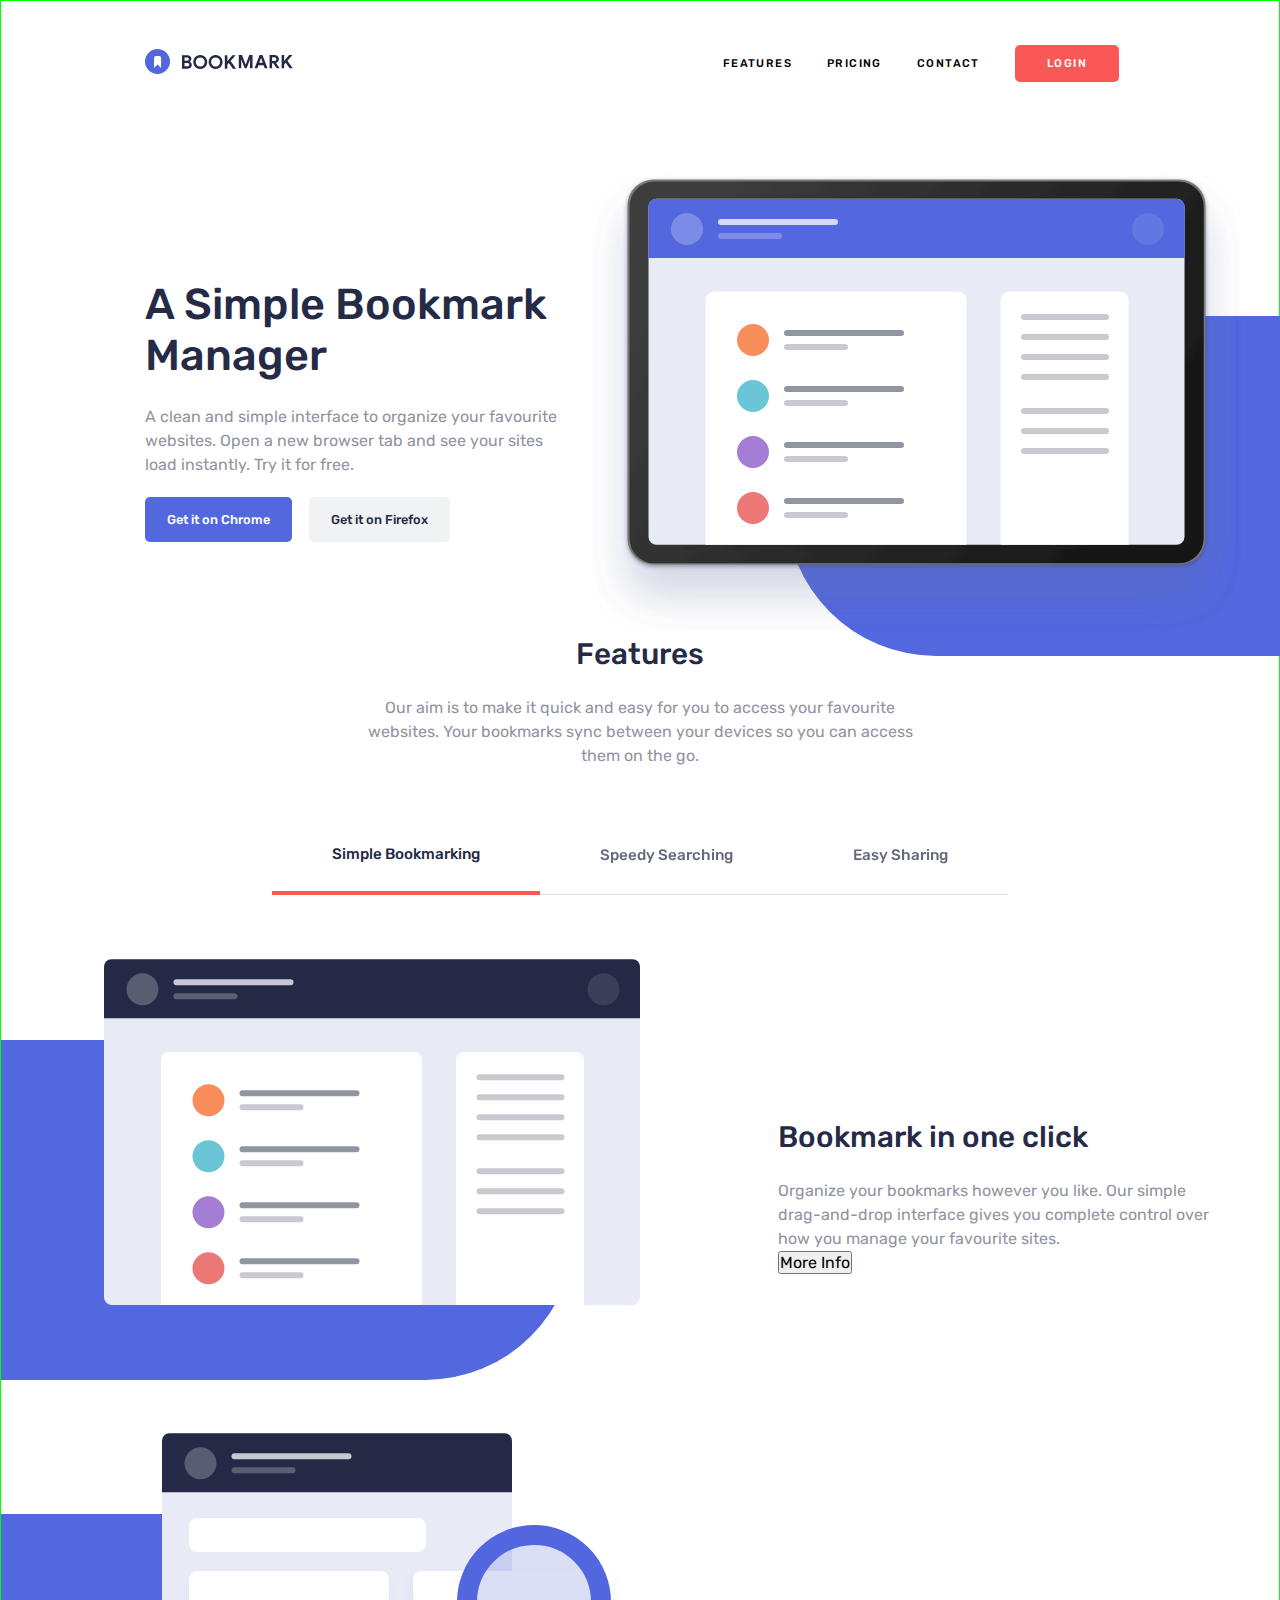
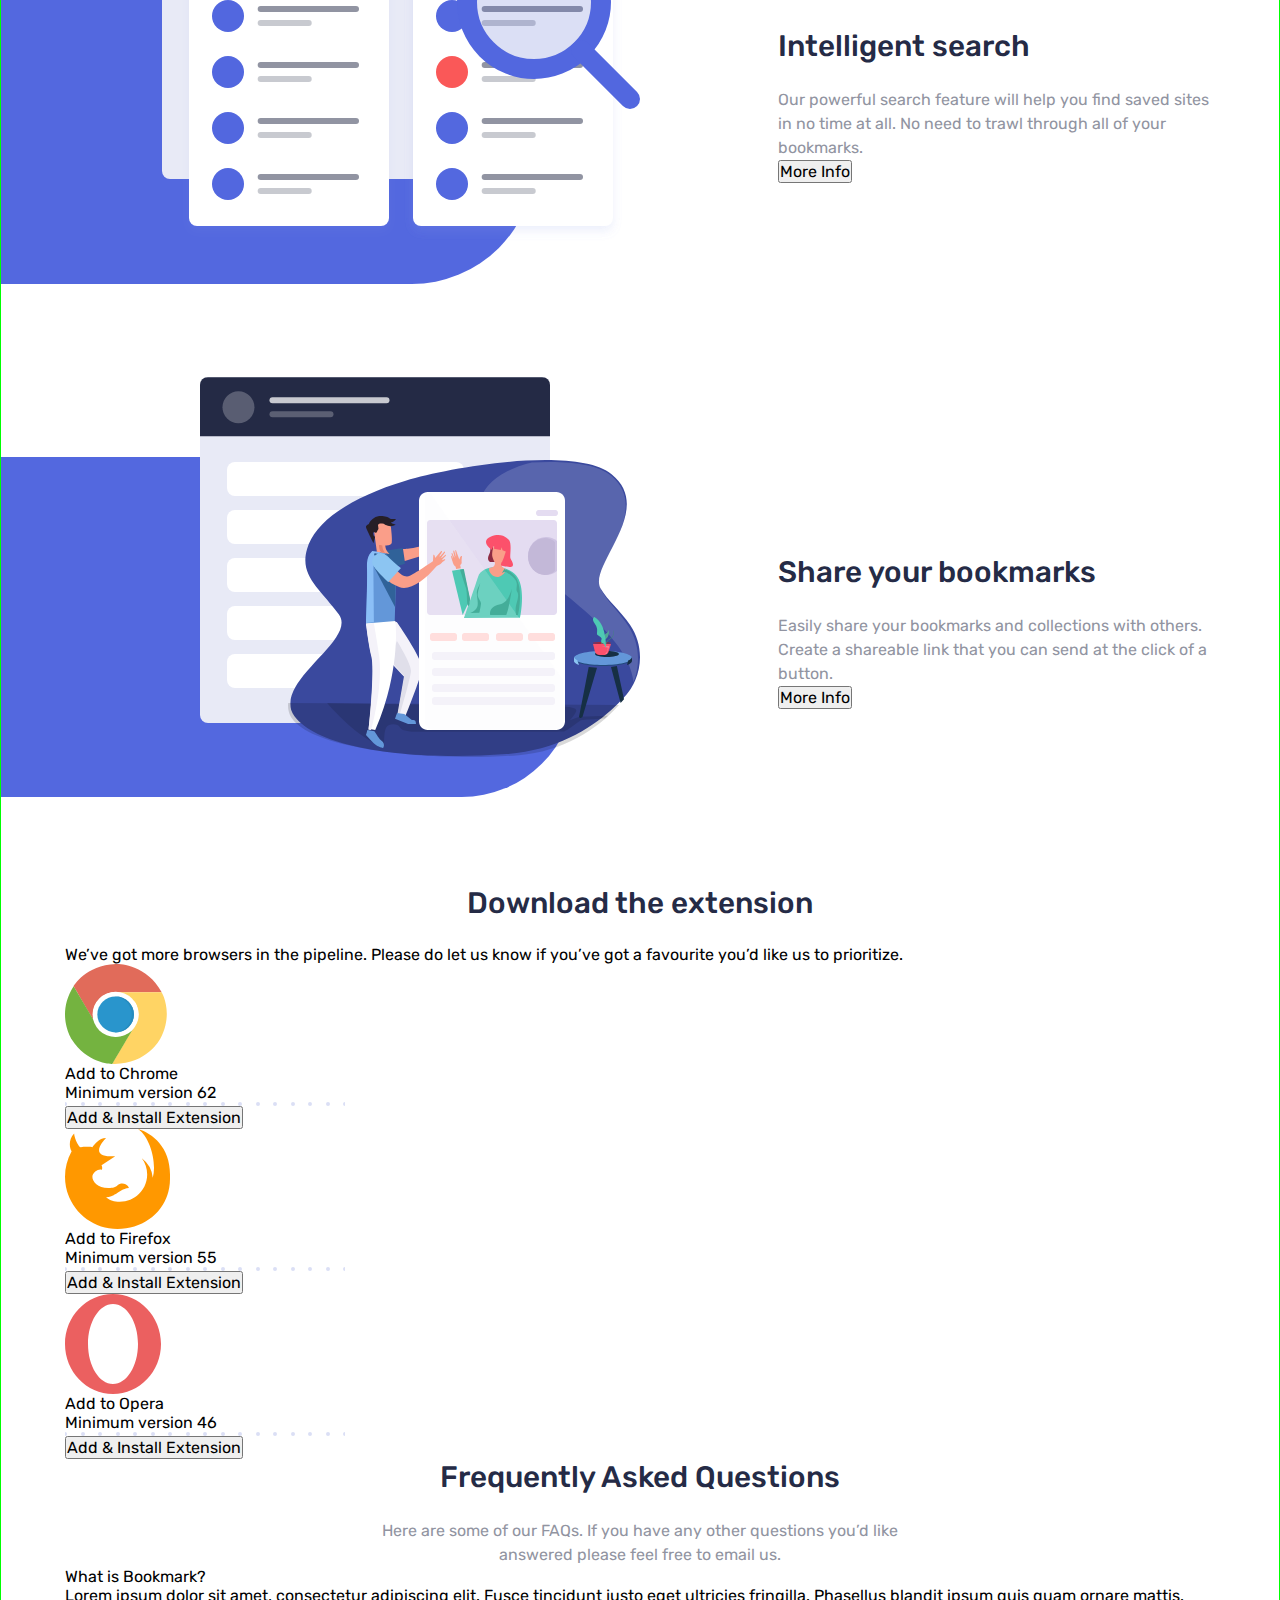
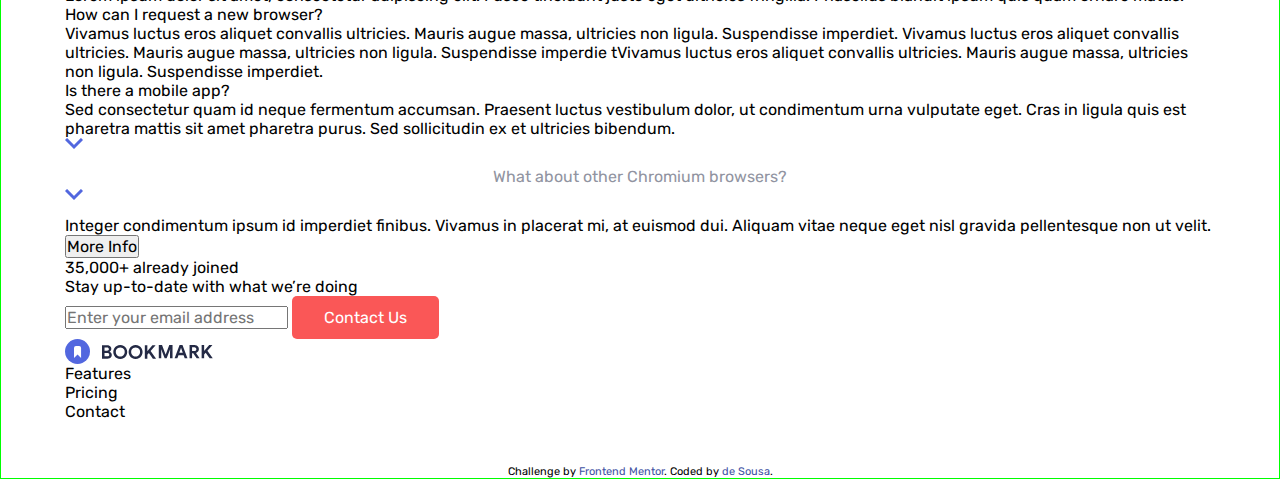
==== Bookmark-Landing-Page/index.html @ 25852752 "continued" ====
<!DOCTYPE html>
<html lang="en">

<head>
  <meta charset="UTF-8">
  <meta name="viewport" content="width=device-width, initial-scale=1.0">
  <!-- displays site properly based on user's device -->

  <link rel="icon" type="image/png" sizes="32x32" href="./images/favicon-32x32.png">

  <title>Frontend Mentor | Bookmark landing page</title>

  <link rel="stylesheet" href="style.css">
</head>

<body>
  <div class="container">
    <header>
      <nav class="navbar">
        <div class="logo pd-left">
          <img src="images/logo-bookmark.svg" alt="bookmark logo">
        </div>

        <ul>
          <li><a href="#">Features</a></li>
          <li><a href="#">Pricing</a></li>
          <li><a href="#">Contact</a></li>
          <li><a href="#" class="red-btn">Login</a></li>
        </ul>
      </nav>

      <div class="hero pd-left">
        <div class="left">
          <h1>A Simple Bookmark Manager</h1>
          <p>A clean and simple interface to organize your favourite websites. Open a new
            browser tab and see your sites load instantly. Try it for free.</p>
          <div class="hero-btn">
            <a href="#" class="chrome-btn">Get it on Chrome</a>
            <a href="#" class="firefox-btn">Get it on Firefox</a>
          </div>
        </div>
        <img src="images/illustration-hero.svg" alt="">
        <div class="shape-right"></div>
      </div>
    </header>

    <main>

      <section id="features ">
        <h2 class="section-title">Features</h2>
        <p class="section-subtitle"> Our aim is to make it quick and easy for you to access your favourite websites.
          Your bookmarks sync between your devices so you can access them on the go.</p>

        <div class="tabs">
          <p id="bookmarking" class="active">Simple Bookmarking</p>
          <p id="searching">Speedy Searching</p>
          <p id="sharing">Easy Sharing</p>
        </div>
        <!-- 1st tab-->
        <div id="bookmark-tab" class="tab">
          <div id="bookmark" class="tab-left">
            <img src="images/illustration-features-tab-1.svg" alt="" style="visibility:hidden;">
            <div class="shape-left"></div>
          </div>

          <div class="tab-right">
            <h2 class="section-title">Bookmark in one click</h2>
            <p class="section-subtitle">Organize your bookmarks however you like. Our simple drag-and-drop interface
              gives you complete control over how you manage your favourite sites.</p>
            <button type="button" class="more-info">More Info</button>
          </div>
        </div>

        <!-- 2nd tab-->
        <div id="search-tab" class="tab">
          <div id="search" class="tab-left">
            <img src="images/illustration-features-tab-2.svg" alt="" style="visibility:hidden;">
            <div class="shape-left"></div>
          </div>

          <div class="tab-right">
            <h2 class="section-title">Intelligent search</h2>
            <p class="section-subtitle">Our powerful search feature will help you find saved sites in no time at all.
              No need to trawl through all of your bookmarks.</p>
            <button type="button" class="more-info">More Info</button>
          </div>
        </div>

        <!-- 3rd tab-->
        <div id="share-tab" class="tab">
          <div id="share" class="tab-left">
            <img src="images/illustration-features-tab-3.svg" alt="" style="visibility:hidden;">
            <div class="shape-left"></div>
          </div>

          <div class="tab-right">
            <h2 class="section-title"> Share your bookmarks</h2>
            <p class="section-subtitle">Easily share your bookmarks and collections with others. Create a shareable
              link that you can send at the click of a button.</p>
            <button type="button" class="more-info">More Info</button>
          </div>
        </div>

      </section>

      <section id="download">
        <h2 class="section-title">Download the extension</h2>
        <p class="section--subtitle">We’ve got more browsers in the pipeline. Please do let us know if you’ve
          got a favourite you’d like us to prioritize.</p>

        <div class="cards">
          <div class="card">
            <img src="images/logo-chrome.svg" alt="chrome logo">
            <p class="card-title">Add to Chrome</p>
            <p>Minimum version 62</p>

            <img src="images/bg-dots.svg" alt="dots">

            <button type="button" class="card-button">Add & Install Extension</button>
          </div>
          <div class="card">
            <img src="images/logo-firefox.svg" alt="chrome logo">
            <p class="card-title">Add to Firefox</p>
            <p>Minimum version 55</p>

            <img src="images/bg-dots.svg" alt="dots">

            <button type="button" class="card-button">Add & Install Extension</button>
          </div>
          <div class="card">
            <img src="images/logo-opera.svg" alt="chrome logo">
            <p class="card-title">Add to Opera</p>
            <p>Minimum version 46</p>

            <img src="images/bg-dots.svg" alt="dots">

            <button type="button" class="card-button">Add & Install Extension</button>
          </div>
        </div>
      </section>

      <section id="questions">
        <h2 class="section-title">Frequently Asked Questions</h2>
        <p class="section-subtitle">Here are some of our FAQs. If you have any other questions you’d like
          answered please feel free to email us.</p>

        <div class="questions">
          <div class="question-one">
            <div class="question">
              <p>What is Bookmark?</p>
            </div>
            <div class="answer" id="answer-1">
              <p> Lorem ipsum dolor sit amet, consectetur adipiscing elit. Fusce tincidunt
                justo eget ultricies fringilla. Phasellus blandit ipsum quis quam ornare mattis.</p>
            </div>
          </div>

          <div class="question-two">
            <div class="question">
              <p>How can I request a new browser?</p>
            </div>
            <div class="answer" id="answer-2">
              <p>Vivamus luctus eros aliquet convallis ultricies. Mauris augue massa, ultricies non ligula.
                Suspendisse imperdiet. Vivamus luctus eros aliquet convallis ultricies. Mauris augue massa,
                ultricies non ligula. Suspendisse imperdie tVivamus luctus eros aliquet convallis ultricies.
                Mauris augue massa, ultricies non ligula. Suspendisse imperdiet.</p>
            </div>
          </div>

          <div class="question-two">
            <div class="question">
              <p>Is there a mobile app?</p>
            </div>
            <div class="answer" id="answer-2">
              <p>Sed consectetur quam id neque fermentum accumsan. Praesent luctus vestibulum dolor, ut condimentum
                urna vulputate eget. Cras in ligula quis est pharetra mattis sit amet pharetra purus. Sed
                sollicitudin ex et ultricies bibendum.</p>
              <div class="arrow-icon" id="arrow">
                <img src="images/icon-arrow.svg" alt=" arrow icon">
              </div>
              <div class="close-icon" id="close">
                <img src="images/icon-close.svg" alt="close icon">
              </div>
            </div>
          </div>

          <div class="question-two">
            <div class="question">
              <p class="section-subtitle">What about other Chromium browsers?</p>
              <div class="arrow-icon" id="arrow">
                <img src="images/icon-arrow.svg" alt=" arrow icon">
              </div>
              <div class="close-icon" id="close">
                <img src="images/icon-close.svg" alt="close icon">
              </div>
            </div>
            <div class="answer" id="answer-2">
              <p>Integer condimentum ipsum id imperdiet finibus. Vivamus in placerat mi, at euismod dui. Aliquam
                vitae neque eget nisl gravida pellentesque non ut velit.</p>
            </div>
          </div>
        </div>

        <button type="button" class="more-info">More Info</button>
      </section>

      <div class="call-to-action">
        <p>35,000+ already joined</p>
        <h2>Stay up-to-date with what we’re doing</h2>

        <form action="#">
          <input type="email" placeholder="Enter your email address">
          <button type="submit" class="red-btn">Contact Us</button>
        </form>
      </div>
    </main>

    <footer>
      <div class="footer-left">
        <img src="images/logo-bookmark.svg" alt="">

        <ul>
          <li><a href="#">Features</a></li>
          <li><a href="#">Pricing</a></li>
          <li><a href="#">Contact</a></li>
        </ul>
      </div>
      <div class="footer-right">
        <div class="facebook">
          <img src="images/icon-facebook.svg" alt="">
        </div>
        <div class="twitter">
          <div class="twitter">
            <img src="images/icon-twitter.svg" alt="">
          </div>
        </div>
      </div>
    </footer>
  </div>
  <p class="attribution">
    Challenge by <a href="https://www.frontendmentor.io?ref=challenge" target="_blank">Frontend Mentor</a>.
    Coded by <a href="#">de Sousa</a>.
  </p>

  <script src="app.js"></script>
</body>

</html>
---- Bookmark-Landing-Page/style.css ----
/*

###Primary
- Soft Blue: hsl(231, 69%, 60%)
- Soft Red: hsl(0, 94%, 66%)

### Neutral
- Grayish Blue: hsl(229, 8%, 60%)
- Very Dark Blue: hsl(229, 31%, 21%)

- Family: [Rubik](https://fonts.google.com/specimen/Rubik)
- Weights: 400, 500



*/
@import url('https://fonts.googleapis.com/css2?family=Rubik:wght@400;500&display=swap');


:root {
    --clr-soft-blue: hsl(231, 69%, 60%);
    --clr-soft-red: hsl(0, 94%, 66%);

    --clr-primary: hsl(229, 31%, 21%);
    --clr-secondary: hsl(229, 8%, 60%);

    --clr-border: hsla(229, 8%, 60%, 0.391);
}

/* RESET */
*,
*::before,
*::after {
    box-sizing: border-box;
}

img,
picture,
svg,
video {
    display: block;
    max-width: 100%;
}

* {
    margin: 0;
    padding: 0;
    font: inherit;
}

body {
    min-height: 100vh;
    font-family: 'Rubik', sans-serif;
    max-width: 1440px;
    margin: 0 auto;
    border: 1px solid lime;
    overflow-x: hidden;
}


html {
    color-scheme: dark light;
}

ol,
ul {
    list-style: none;
}


a {
    text-decoration: none;
    color: inherit;
}

/* Reset End */


.container {
    max-width: 90%;
    margin: 0 auto;
}

.pd-left {
    padding-left: 5em;
}


.section-title {
    font-size: 1.85rem;
    font-weight: 500;
    text-align: center;
    color: var(--clr-primary);
    margin-bottom: .85em;
}

.section-subtitle {
    text-align: center;
    color: var(--clr-secondary);
    max-width: 50%;
    margin: 0 auto;
    line-height: 1.5;
}

/* Header */
.navbar {
    display: flex;
    justify-content: space-between;
    align-items: center;
    margin-top: 3em;
}

.navbar ul {
    display: flex;
    gap: 2.2em;
    text-transform: uppercase;
    margin-right: 6em;
}

.navbar ul li a {
    font-size: .7rem;
    font-weight: 500;
    letter-spacing: .2ch;
    cursor: pointer;
}

.navbar ul li a:hover {
    color: var(--clr-soft-red);
}

.red-btn {
    color: white;
    background: var(--clr-soft-red);
    padding: 10px 30px;
    border-radius: 5px;
    border: 2px solid transparent;
}

.red-btn:hover {
    color: var(--clr-soft-red);
    border: 2px solid var(--clr-soft-red);
    background: white;
}

.hero {
    position: relative;
    display: flex;
    margin-top: 6em;
    justify-content: space-between;
    align-items: center;
}

.hero .left {
    max-width: 40%;
}

.hero-btn {
    margin-top: 2em;
}

.hero-btn .chrome-btn {
    padding: 13px 20px;
    border: 2px solid transparent;
    color: white;
    font-size: .8rem;
    font-weight: 500;
    background: var(--clr-soft-blue);
    border-radius: 5px;
}

.hero-btn .chrome-btn:hover {
    color: var(--clr-soft-blue);
    background: white;
    border: 2px solid var(--clr-soft-blue);
}

.hero-btn .firefox-btn {
    padding: 13px 20px;
    border: 2px solid transparent;
    color: var(--clr-primary);
    background: hsla(229, 8%, 60%, 0.127);
    font-size: .8rem;
    font-weight: 500;
    border-radius: 5px;
    margin-left: 1em;
}

.hero-btn .firefox-btn:hover {
    color: var(--clr-primary);
    background: white;
    border: 2px solid var(--clr-primary);
}

.hero img {
    position: relative;
    z-index: 99;
    left: 30px;
}

.shape-right {
    width: 500px;
    height: 340px;
    background: var(--clr-soft-blue);
    border-radius: 0 0 0 150px;

    position: absolute;
    right: -71px;
    bottom: -20px;

}


h1 {
    font-size: 2.7rem;
    font-weight: 500;
    color: var(--clr-primary);
}

.hero .left p {
    color: var(--clr-secondary);
    font-size: 1rem;
    margin-top: 1.5em;
    line-height: 1.5;
}

/* Features */
#features {
    margin-block: 6em;

}

.tabs {
    display: flex;
    justify-content: center;
    align-items: center;
    color: var(--clr-primary);

    margin-top: 3em;
    margin-bottom: 4em;
}

#bookmarking,
#searching,
#sharing {
    font-size: .95rem;
    font-weight: 500;
    opacity: .7;
    padding: 30px 60px;
    border-bottom: 1px solid var(--clr-border);
}

#bookmarking:hover,
#searching:hover,
#sharing:hover {
    cursor: pointer;
    color: var(--clr-soft-red);
}

#bookmarking.active,
#searching.active,
#sharing.active {
    opacity: 1;
    padding-block: 28px;
    border-bottom: 4px solid var(--clr-soft-red);
}


.tab {
    display: flex;
    align-items: center;
    justify-content: space-between;
}

.tab-left {
    position: relative;

}

#bookmark {
    background-image: url('images/illustration-features-tab-1.svg');
    width: 50%;
    background-size: contain;
    background-repeat: no-repeat;
    background-position: right;
    margin-bottom: 8em;
}

.shape-left {
    width: 700px;
    height: 340px;
    background: var(--clr-soft-blue);
    border-radius: 0 0 150px 0;

    position: absolute;
    right: 65px;
    bottom: -75px;
    z-index: -1;
}

#search {
    background-image: url('images/illustration-features-tab-2.svg');
    background-size: contain;
    background-repeat: no-repeat;
    background-position: right;
    width: 50%;
    margin-bottom: 8em;
}

#search .shape-left {
    height: 370px;
    border-radius: 0 300px 150px 0;
    right: 105px;
    bottom: -35px;
}

#share {
    background-image: url('images/illustration-features-tab-3.svg');
    background-size: contain;
    background-repeat: no-repeat;
    background-position: right;
    width: 50%;
    margin-bottom: 8em;
}

#share .shape-left {
    bottom: -40px;
    border-radius: 0 300px 150px 0;
}



.tab-right {
    max-width: 38%;
}

.left img {
    width: 100%;
}

.tab-right .section-title {
    text-align: left;
}

.tab-right .section-subtitle {
    max-width: 100%;
    text-align: left;
}

/* Attribution */
.attribution {
    font-size: 11px;
    text-align: center;
}

.attribution a {
    color: hsl(228, 45%, 44%);
}
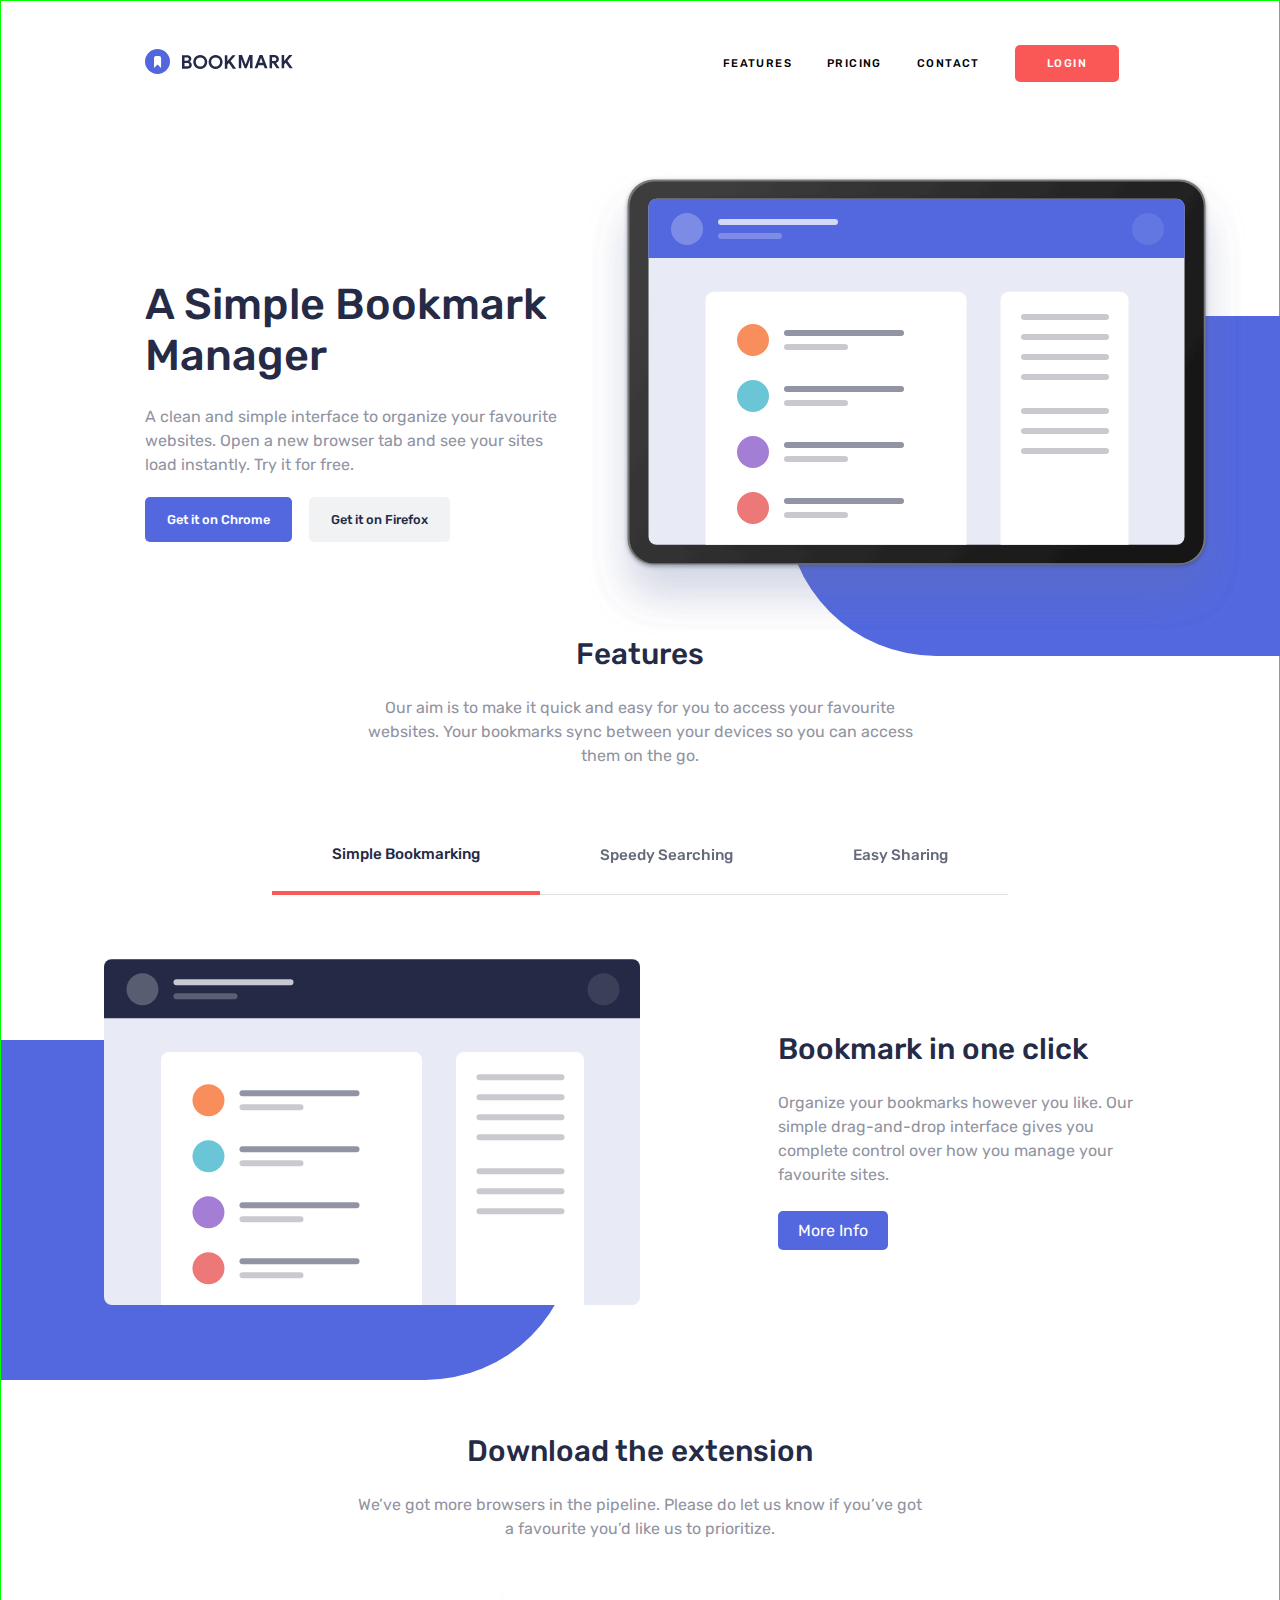
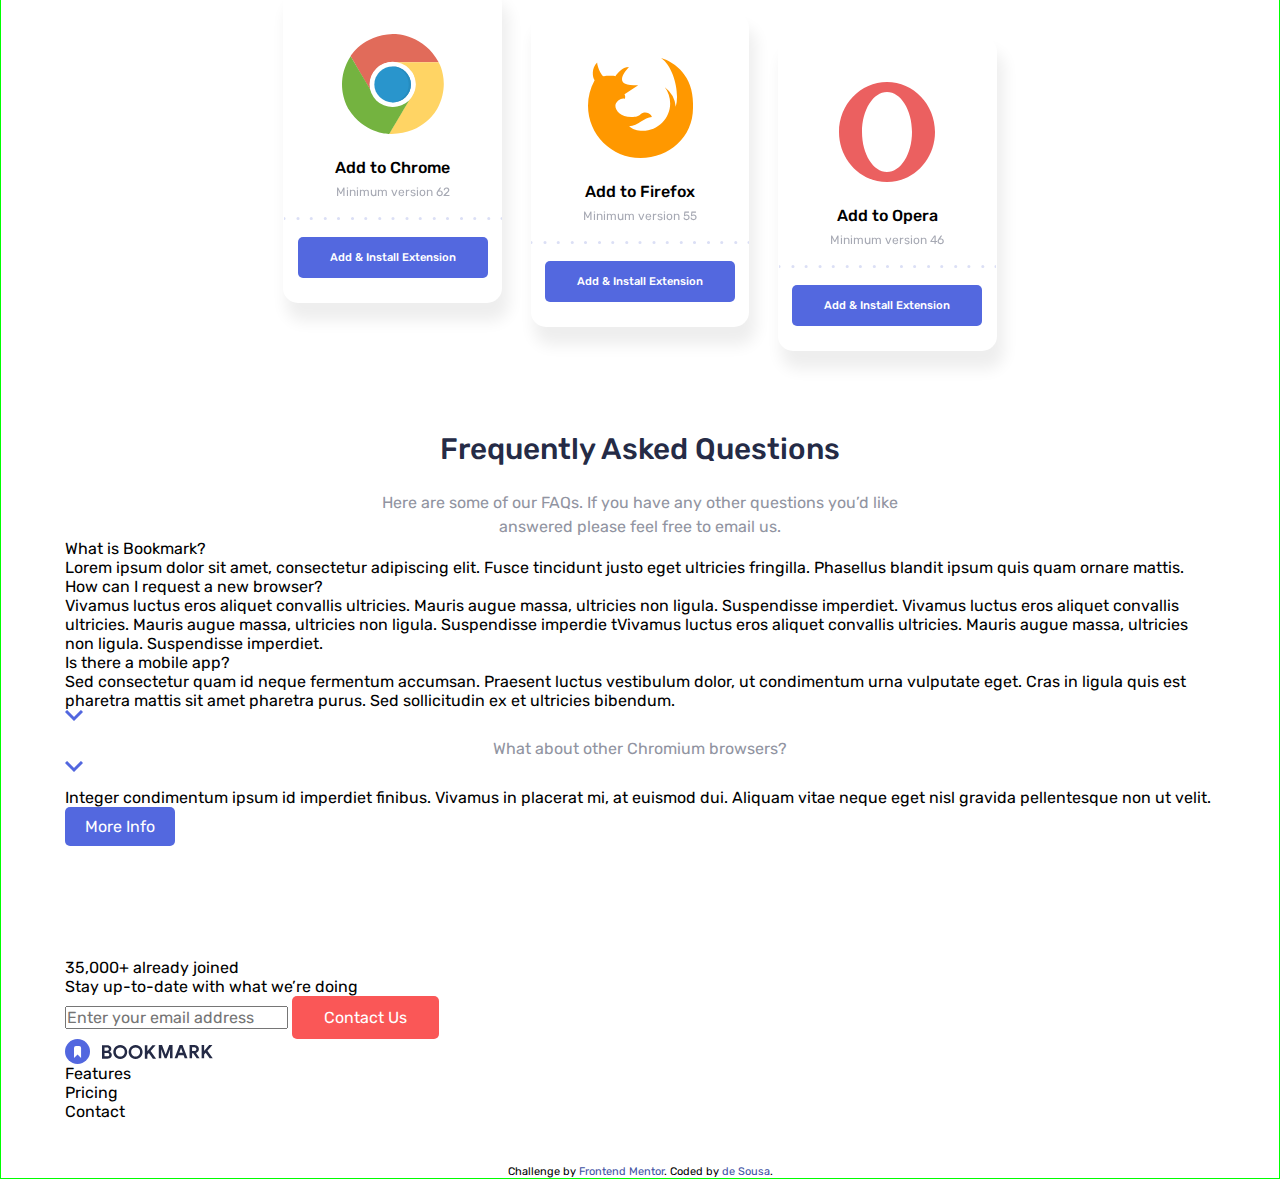
==== commit 72173524: "css updated" ====
--- a/Bookmark-Landing-Page/index.html
+++ b/Bookmark-Landing-Page/index.html
@@ -100,19 +100,18 @@
             <button type="button" class="more-info">More Info</button>
           </div>
         </div>
-
       </section>
-
+      <!-- Download Section-->
       <section id="download">
         <h2 class="section-title">Download the extension</h2>
-        <p class="section--subtitle">We’ve got more browsers in the pipeline. Please do let us know if you’ve
+        <p class="section-subtitle">We’ve got more browsers in the pipeline. Please do let us know if you’ve
           got a favourite you’d like us to prioritize.</p>
 
         <div class="cards">
           <div class="card">
             <img src="images/logo-chrome.svg" alt="chrome logo">
             <p class="card-title">Add to Chrome</p>
-            <p>Minimum version 62</p>
+            <p class="card-subtitle">Minimum version 62</p>
 
             <img src="images/bg-dots.svg" alt="dots">
 
@@ -121,7 +120,7 @@
           <div class="card">
             <img src="images/logo-firefox.svg" alt="chrome logo">
             <p class="card-title">Add to Firefox</p>
-            <p>Minimum version 55</p>
+            <p class="card-subtitle">Minimum version 55</p>
 
             <img src="images/bg-dots.svg" alt="dots">
 
@@ -130,7 +129,7 @@
           <div class="card">
             <img src="images/logo-opera.svg" alt="chrome logo">
             <p class="card-title">Add to Opera</p>
-            <p>Minimum version 46</p>
+            <p class="card-subtitle">Minimum version 46</p>
 
             <img src="images/bg-dots.svg" alt="dots">
 
--- a/Bookmark-Landing-Page/style.css
+++ b/Bookmark-Landing-Page/style.css
@@ -286,7 +286,7 @@
 }
 
 .shape-left {
-    width: 700px;
+    width: 655px;
     height: 340px;
     background: var(--clr-soft-blue);
     border-radius: 0 0 150px 0;
@@ -308,6 +308,7 @@
 
 #search .shape-left {
     height: 370px;
+    width: 615px;
     border-radius: 0 300px 150px 0;
     right: 105px;
     bottom: -35px;
@@ -344,6 +345,95 @@
 .tab-right .section-subtitle {
     max-width: 100%;
     text-align: left;
+    padding-right: 50px;
+    margin-bottom: 1.5em;
+}
+
+.more-info {
+    color: white;
+    background-color: var(--clr-soft-blue);
+    padding: 10px 20px;
+    border: transparent;
+    border-radius: 5px;
+    margin-bottom: 7em;
+    cursor: pointer;
+}
+
+#search-tab,
+#share-tab {
+    display: none;
+}
+
+/** Download section **/
+.cards {
+    display: flex;
+    justify-content: center;
+    gap: 1.8em;
+    margin-top: 3em;
+    margin-bottom: 5em;
+}
+
+
+
+.card {
+    max-width: 19%;
+    text-align: center;
+    border: transparent;
+    border-radius: 15px;
+    padding-top: 45px;
+    padding-bottom: 25px;
+    -webkit-box-shadow: 5px 16px 15px 2px rgba(0, 0, 0, 0.07);
+    box-shadow: 5px 16px 15px 2px rgba(0, 0, 0, 0.07);
+}
+
+.card img {
+    margin: 0 auto;
+}
+
+.card-title {
+    font-weight: 500;
+    margin-top: 1.5em;
+}
+
+.card-subtitle {
+    color: var(--clr-secondary);
+    opacity: .8;
+    font-size: .75rem;
+    margin-top: .65em;
+    margin-bottom: 1.5em;
+}
+
+.card-button {
+    color: white;
+    background: var(--clr-soft-blue);
+    padding: 12px 30px;
+    font-size: .7rem;
+    font-weight: 500;
+    border: 2px solid transparent;
+    border-radius: 5px;
+    margin-top: 1.5em;
+    cursor: pointer;
+}
+
+.card-button:hover {
+    color: var(--clr-soft-blue);
+    border: 2px solid var(--clr-soft-blue);
+    background: white;
+}
+
+/** MISSING BOX SHADOW ON BTN HOVER**/
+
+.card:nth-of-type(1) {
+    align-self: flex-start;
+}
+
+.card:nth-of-type(2) {
+    margin-top: 1.5em;
+    align-self: baseline;
+}
+
+.card:nth-of-type(3) {
+    margin-top: 3em;
 }
 
 /* Attribution */
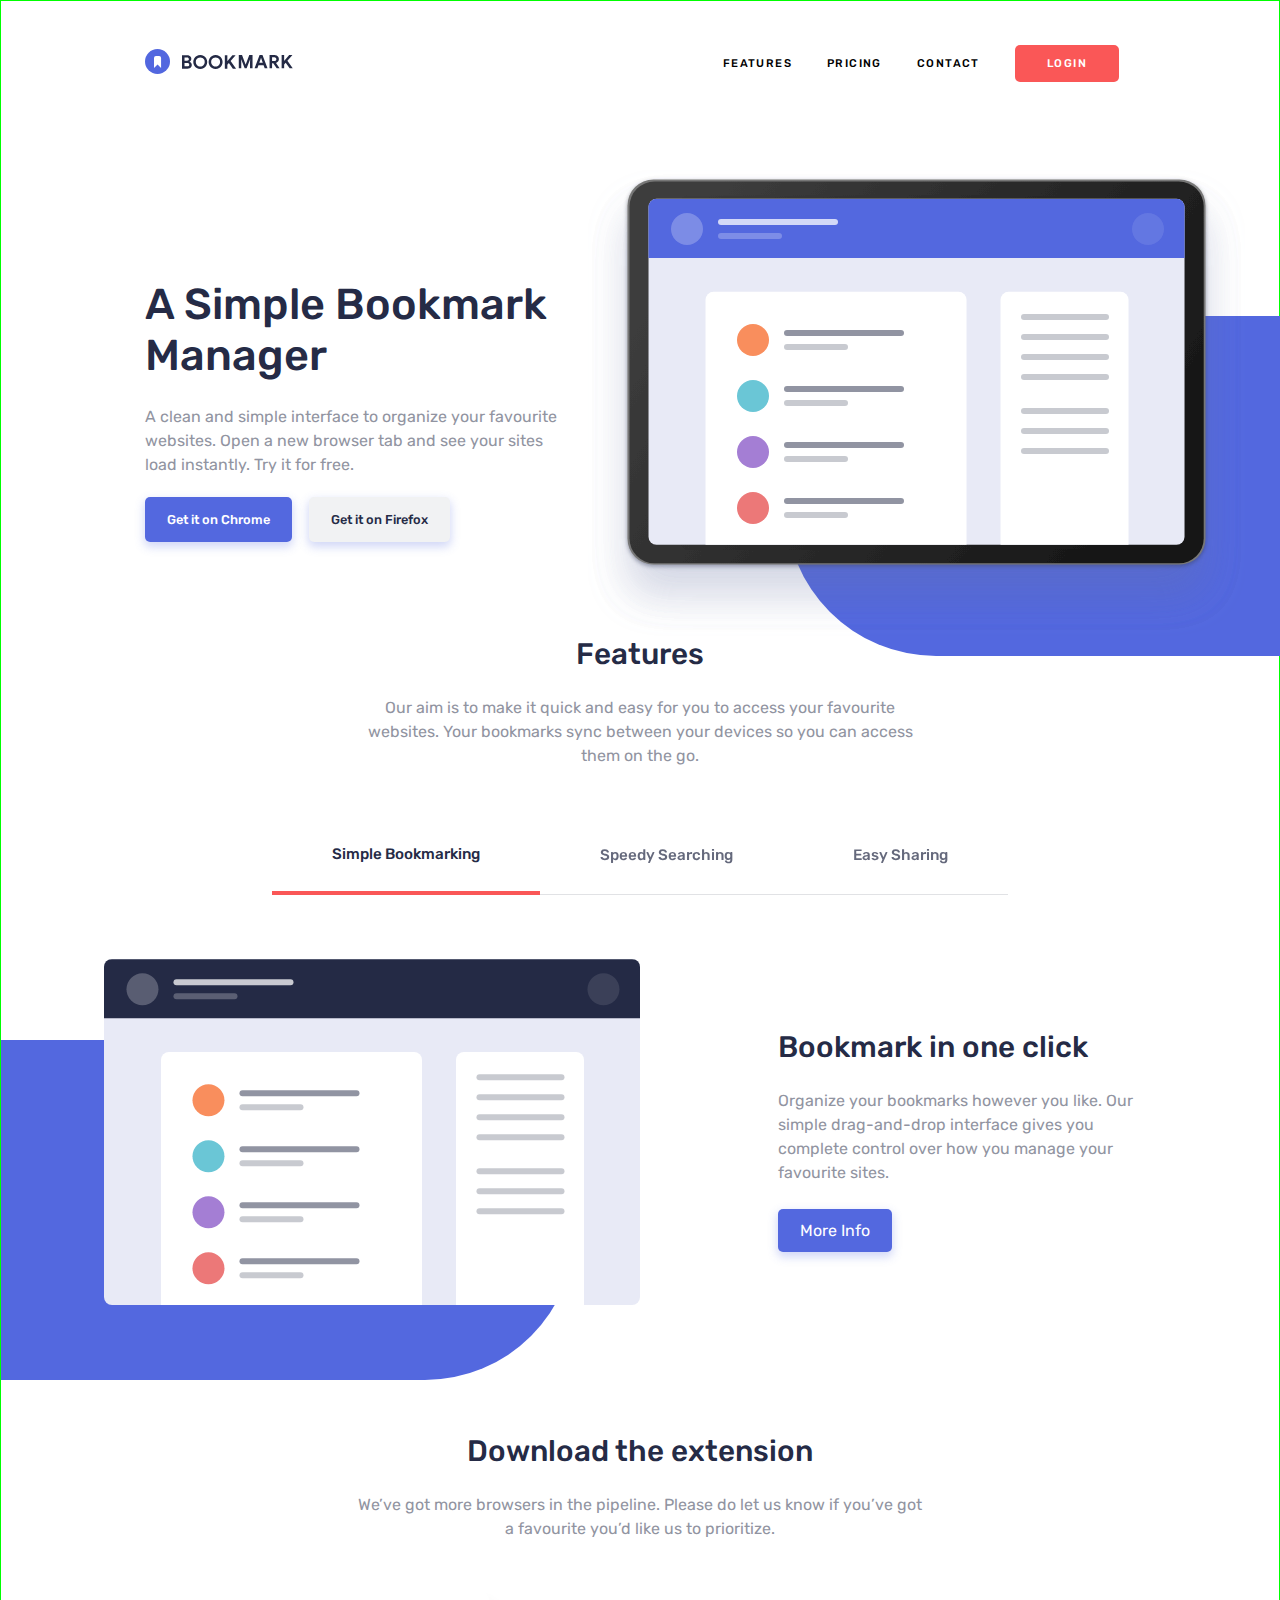
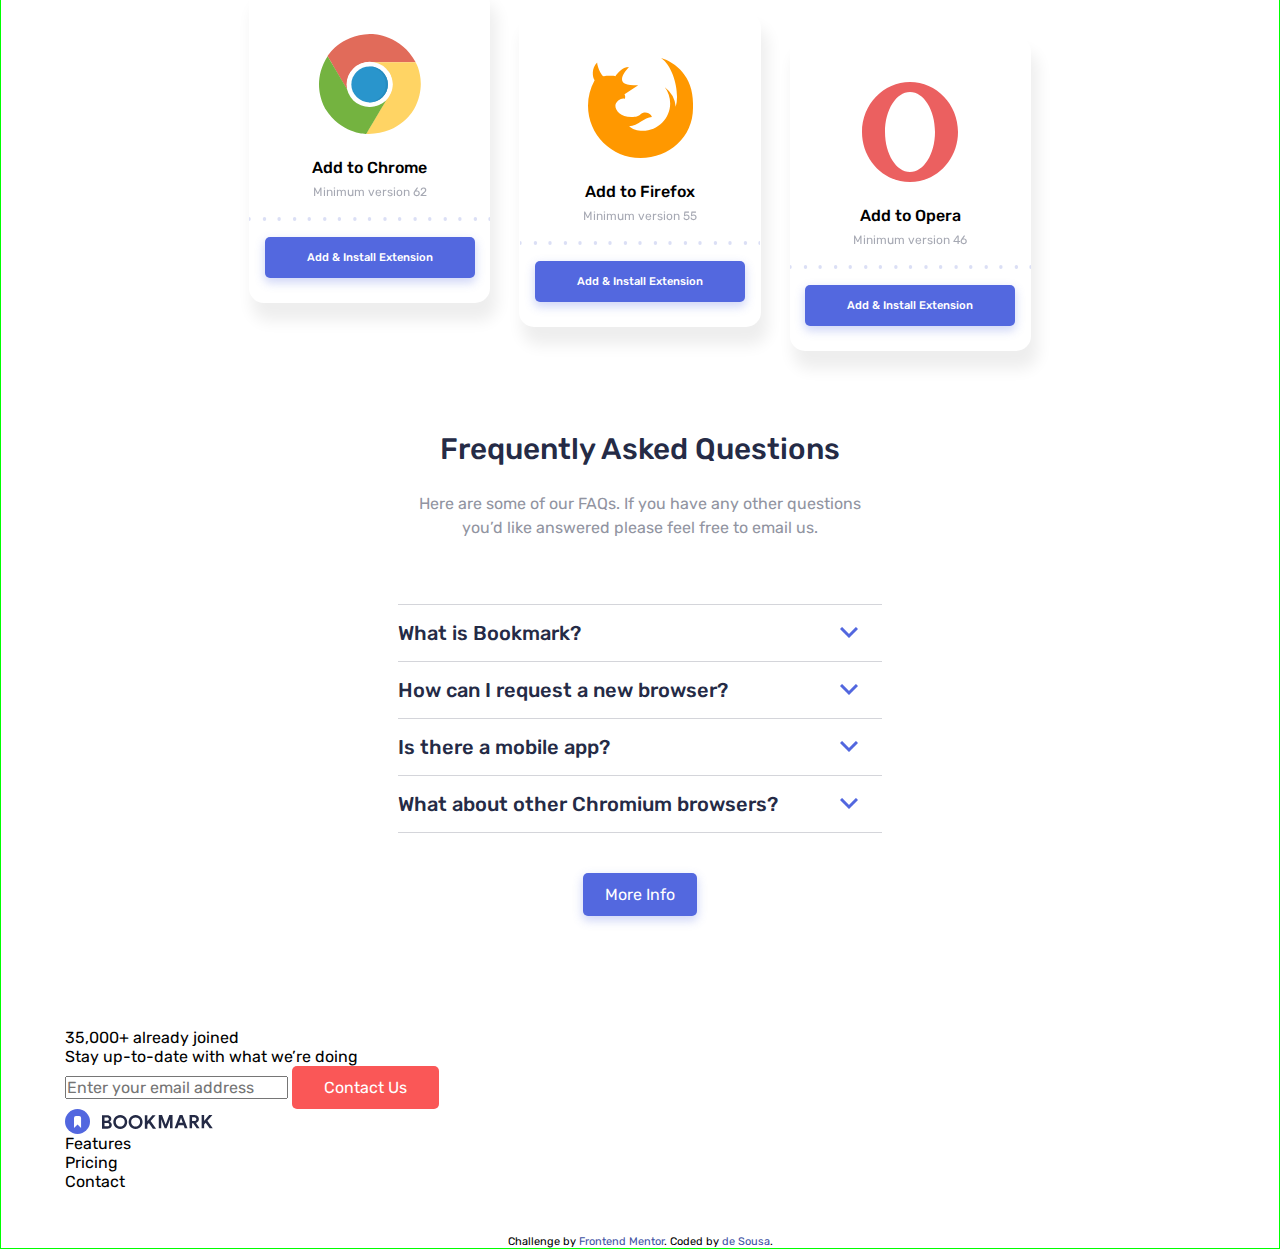
==== commit 7ee1a5d6: "html and css updated" ====
--- a/Bookmark-Landing-Page/index.html
+++ b/Bookmark-Landing-Page/index.html
@@ -140,64 +140,62 @@
 
       <section id="questions">
         <h2 class="section-title">Frequently Asked Questions</h2>
-        <p class="section-subtitle">Here are some of our FAQs. If you have any other questions you’d like
+        <p class="section-subtitle">Here are some of our FAQs. If you have any other questions<br> you’d like
           answered please feel free to email us.</p>
 
+        <!-- QUESTION 1-->
         <div class="questions">
-          <div class="question-one">
-            <div class="question">
-              <p>What is Bookmark?</p>
-            </div>
-            <div class="answer" id="answer-1">
-              <p> Lorem ipsum dolor sit amet, consectetur adipiscing elit. Fusce tincidunt
-                justo eget ultricies fringilla. Phasellus blandit ipsum quis quam ornare mattis.</p>
-            </div>
-          </div>
-
-          <div class="question-two">
-            <div class="question">
-              <p>How can I request a new browser?</p>
-            </div>
-            <div class="answer" id="answer-2">
-              <p>Vivamus luctus eros aliquet convallis ultricies. Mauris augue massa, ultricies non ligula.
-                Suspendisse imperdiet. Vivamus luctus eros aliquet convallis ultricies. Mauris augue massa,
-                ultricies non ligula. Suspendisse imperdie tVivamus luctus eros aliquet convallis ultricies.
-                Mauris augue massa, ultricies non ligula. Suspendisse imperdiet.</p>
-            </div>
-          </div>
-
-          <div class="question-two">
-            <div class="question">
-              <p>Is there a mobile app?</p>
-            </div>
-            <div class="answer" id="answer-2">
-              <p>Sed consectetur quam id neque fermentum accumsan. Praesent luctus vestibulum dolor, ut condimentum
-                urna vulputate eget. Cras in ligula quis est pharetra mattis sit amet pharetra purus. Sed
-                sollicitudin ex et ultricies bibendum.</p>
-              <div class="arrow-icon" id="arrow">
-                <img src="images/icon-arrow.svg" alt=" arrow icon">
-              </div>
-              <div class="close-icon" id="close">
-                <img src="images/icon-close.svg" alt="close icon">
-              </div>
-            </div>
-          </div>
-
-          <div class="question-two">
-            <div class="question">
-              <p class="section-subtitle">What about other Chromium browsers?</p>
-              <div class="arrow-icon" id="arrow">
-                <img src="images/icon-arrow.svg" alt=" arrow icon">
-              </div>
-              <div class="close-icon" id="close">
-                <img src="images/icon-close.svg" alt="close icon">
-              </div>
-            </div>
-            <div class="answer" id="answer-2">
-              <p>Integer condimentum ipsum id imperdiet finibus. Vivamus in placerat mi, at euismod dui. Aliquam
-                vitae neque eget nisl gravida pellentesque non ut velit.</p>
-            </div>
-          </div>
+          <div class="question" id="question-one">
+            <p>What is Bookmark?</p>
+            <svg id="arrow-up" xmlns="http://www.w3.org/2000/svg" width="18" height="12">
+              <path d="M1 1l8 8 8-8" />
+            </svg>
+          </div>
+          <p class="answer | closed" id="answer-one"> Lorem ipsum dolor sit amet, consectetur adipiscing elit. Fusce
+            tincidunt
+            justo eget ultricies fringilla. Phasellus blandit ipsum quis quam ornare mattis.</p>
+
+          <!-- QUESTION 2-->
+          <div class="question" id="question-two">
+            <p>How can I request a new browser?</p>
+            <svg id="arrow-up" xmlns="http://www.w3.org/2000/svg" width="18" height="12">
+              <path d="M1 1l8 8 8-8" />
+            </svg>
+          </div>
+          <p class="answer | closed" id="answer-two">Vivamus luctus eros aliquet convallis ultricies. Mauris augue
+            massa,
+            ultricies non
+            ligula.
+            Suspendisse imperdiet. Vivamus luctus eros aliquet convallis ultricies. Mauris augue massa,
+            ultricies non ligula. Suspendisse imperdie tVivamus luctus eros aliquet convallis ultricies.
+            Mauris augue massa, ultricies non ligula. Suspendisse imperdiet.</p>
+
+          <!-- QUESTION 3-->
+          <div class="question" id="question-three">
+            <p>Is there a mobile app?</p>
+            <svg id="arrow-up" xmlns="http://www.w3.org/2000/svg" width="18" height="12">
+              <path d="M1 1l8 8 8-8" />
+            </svg>
+          </div>
+
+          <p class="answer | closed" id="answer-three">Sed consectetur quam id neque fermentum accumsan. Praesent luctus
+            vestibulum dolor, ut
+            condimentum
+            urna vulputate eget. Cras in ligula quis est pharetra mattis sit amet pharetra purus. Sed
+            sollicitudin ex et ultricies bibendum.</p>
+
+          <!-- QUESTION 4-->
+          <div class="question | bd-b" id="question-four">
+            <p class="">What about other Chromium browsers?</p>
+            <svg id="arrow-up" xmlns="http://www.w3.org/2000/svg" width="18" height="12">
+              <path d="M1 1l8 8 8-8" />
+            </svg>
+          </div>
+          <p class="answer | closed" id="answer-four">Integer condimentum ipsum id imperdiet finibus. Vivamus in
+            placerat mi, at
+            euismod dui.
+            Aliquam
+            vitae neque eget nisl gravida pellentesque non ut velit.</p>
         </div>
 
         <button type="button" class="more-info">More Info</button>
--- a/Bookmark-Landing-Page/style.css
+++ b/Bookmark-Landing-Page/style.css
@@ -166,12 +166,16 @@
     font-weight: 500;
     background: var(--clr-soft-blue);
     border-radius: 5px;
-}
-
-.hero-btn .chrome-btn:hover {
+    -webkit-box-shadow: 0px 4px 10px 1px rgba(83, 104, 223, 0.26);
+    box-shadow: 0px 4px 10px 1px rgba(83, 104, 223, 0.26);
+}
+
+.hero-btn .chrome-btn:hover,
+.more-info:hover {
     color: var(--clr-soft-blue);
     background: white;
     border: 2px solid var(--clr-soft-blue);
+
 }
 
 .hero-btn .firefox-btn {
@@ -183,6 +187,8 @@
     font-weight: 500;
     border-radius: 5px;
     margin-left: 1em;
+    -webkit-box-shadow: 0px 4px 10px 1px rgba(83, 104, 223, 0.26);
+    box-shadow: 0px 4px 10px 1px rgba(83, 104, 223, 0.26);
 }
 
 .hero-btn .firefox-btn:hover {
@@ -353,9 +359,11 @@
     color: white;
     background-color: var(--clr-soft-blue);
     padding: 10px 20px;
-    border: transparent;
+    border: 2px solid transparent;
     border-radius: 5px;
     margin-bottom: 7em;
+    -webkit-box-shadow: 0px 4px 10px 1px rgba(83, 104, 223, 0.26);
+    box-shadow: 0px 4px 10px 1px rgba(83, 104, 223, 0.26);
     cursor: pointer;
 }
 
@@ -376,7 +384,7 @@
 
 
 .card {
-    max-width: 19%;
+    max-width: 21%;
     text-align: center;
     border: transparent;
     border-radius: 15px;
@@ -406,12 +414,14 @@
 .card-button {
     color: white;
     background: var(--clr-soft-blue);
-    padding: 12px 30px;
+    padding: 12px 40px;
     font-size: .7rem;
     font-weight: 500;
     border: 2px solid transparent;
     border-radius: 5px;
     margin-top: 1.5em;
+    -webkit-box-shadow: 0px 4px 10px 1px rgba(83, 104, 223, 0.26);
+    box-shadow: 0px 4px 10px 1px rgba(83, 104, 223, 0.26);
     cursor: pointer;
 }
 
@@ -421,8 +431,6 @@
     background: white;
 }
 
-/** MISSING BOX SHADOW ON BTN HOVER**/
-
 .card:nth-of-type(1) {
     align-self: flex-start;
 }
@@ -435,6 +443,73 @@
 .card:nth-of-type(3) {
     margin-top: 3em;
 }
+
+
+/** Q&A Section **/
+#questions .section-subtitle {
+    margin-bottom: 4em;
+}
+
+.questions {
+    max-width: 42%;
+    margin: 0 auto;
+    color: var(--clr-primary);
+}
+
+#questions .more-info {
+    margin-top: 2.5em;
+    display: block;
+    margin-inline: auto;
+}
+
+.question {
+    display: flex;
+    justify-content: space-between;
+    align-items: center;
+    padding-right: 1.5rem;
+    padding-block: 1em;
+    border-top: 1px solid var(--clr-border);
+}
+
+#arrow-up {
+    fill: none;
+    stroke-width: 3;
+    stroke: #5267DF;
+
+}
+
+#arrow-up.close {
+    transform: rotate(180deg);
+    stroke: var(--clr-soft-red);
+}
+
+.question p {
+    font-weight: 500;
+    font-size: 1.25rem;
+}
+
+.answer {
+    color: var(--clr-secondary);
+    margin-top: 1em;
+    margin-bottom: 2em;
+    line-height: 2;
+    font-size: .915rem;
+}
+
+.answer.closed {
+    display: none;
+}
+
+
+#answer-four {
+    padding-bottom: 2rem;
+    border-bottom: 1px solid var(--clr-border);
+}
+
+.bd-b {
+    border-bottom: 1px solid var(--clr-border);
+}
+
 
 /* Attribution */
 .attribution {
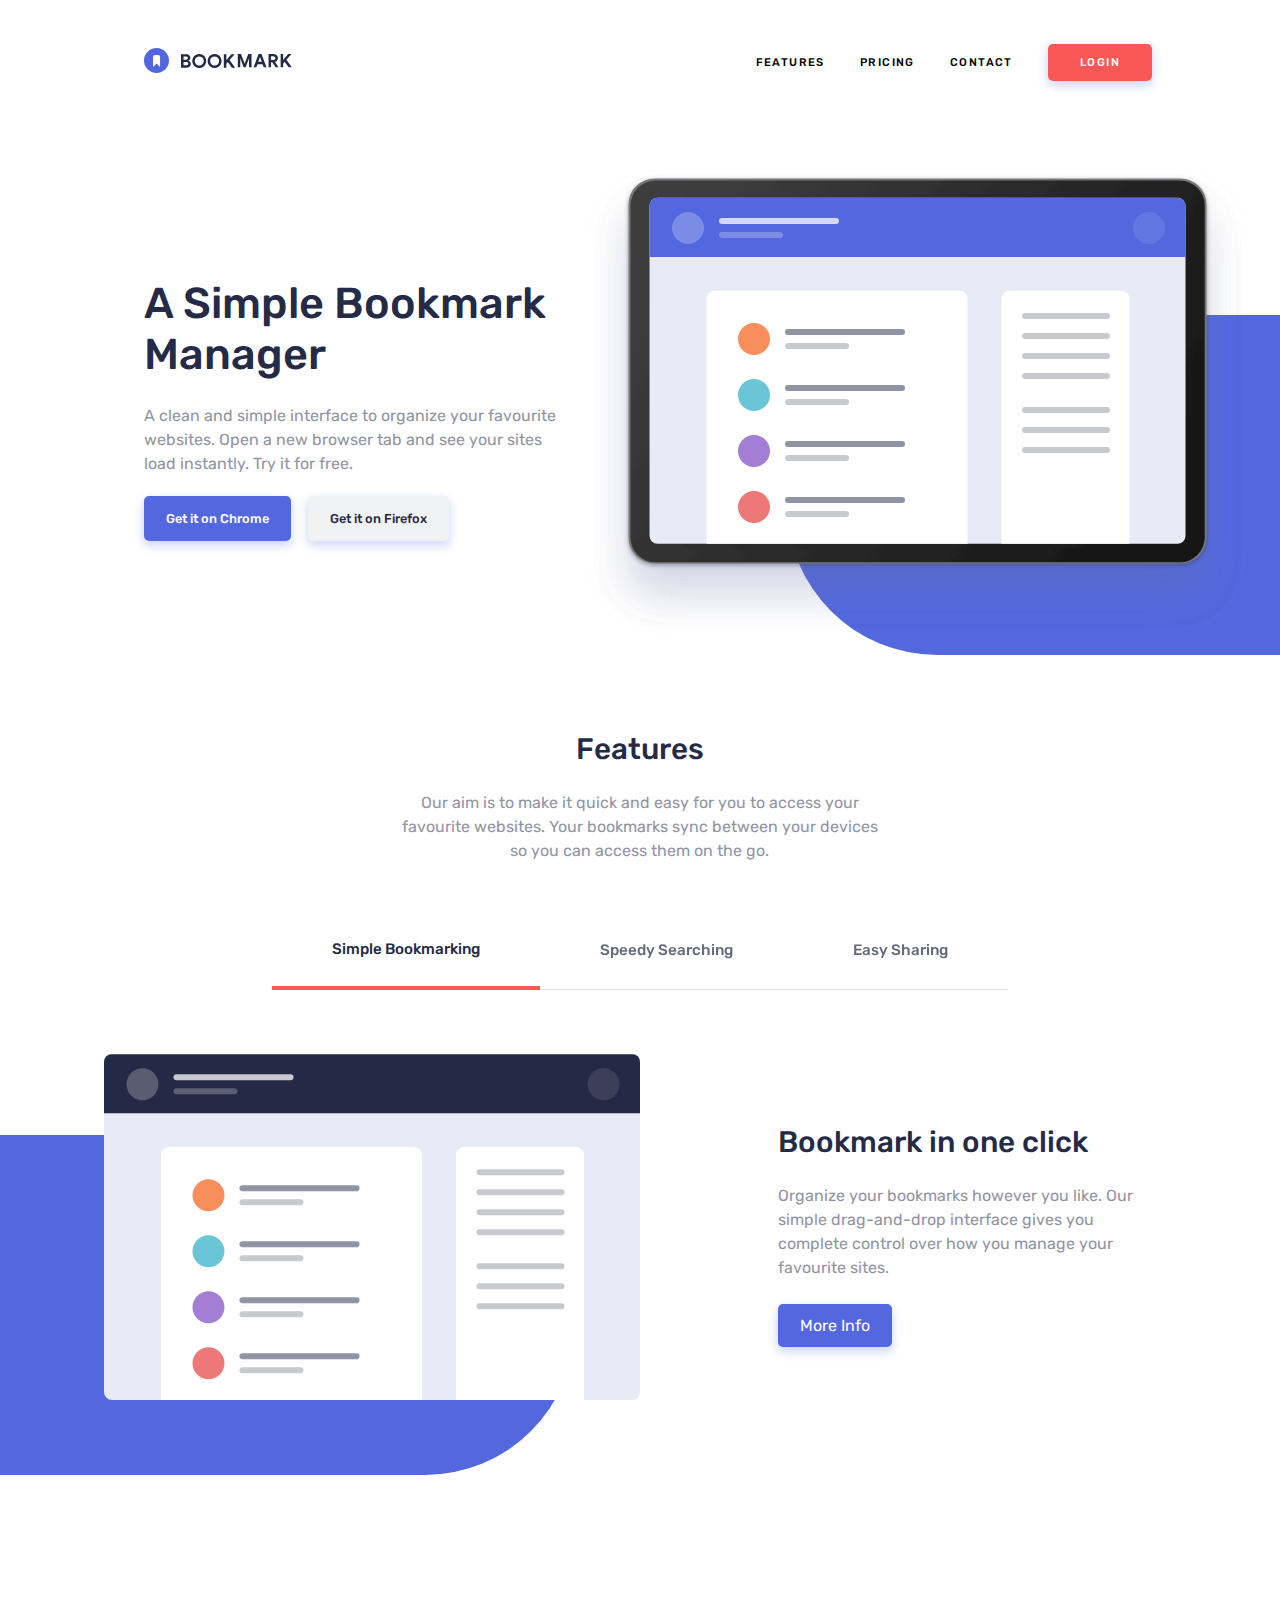
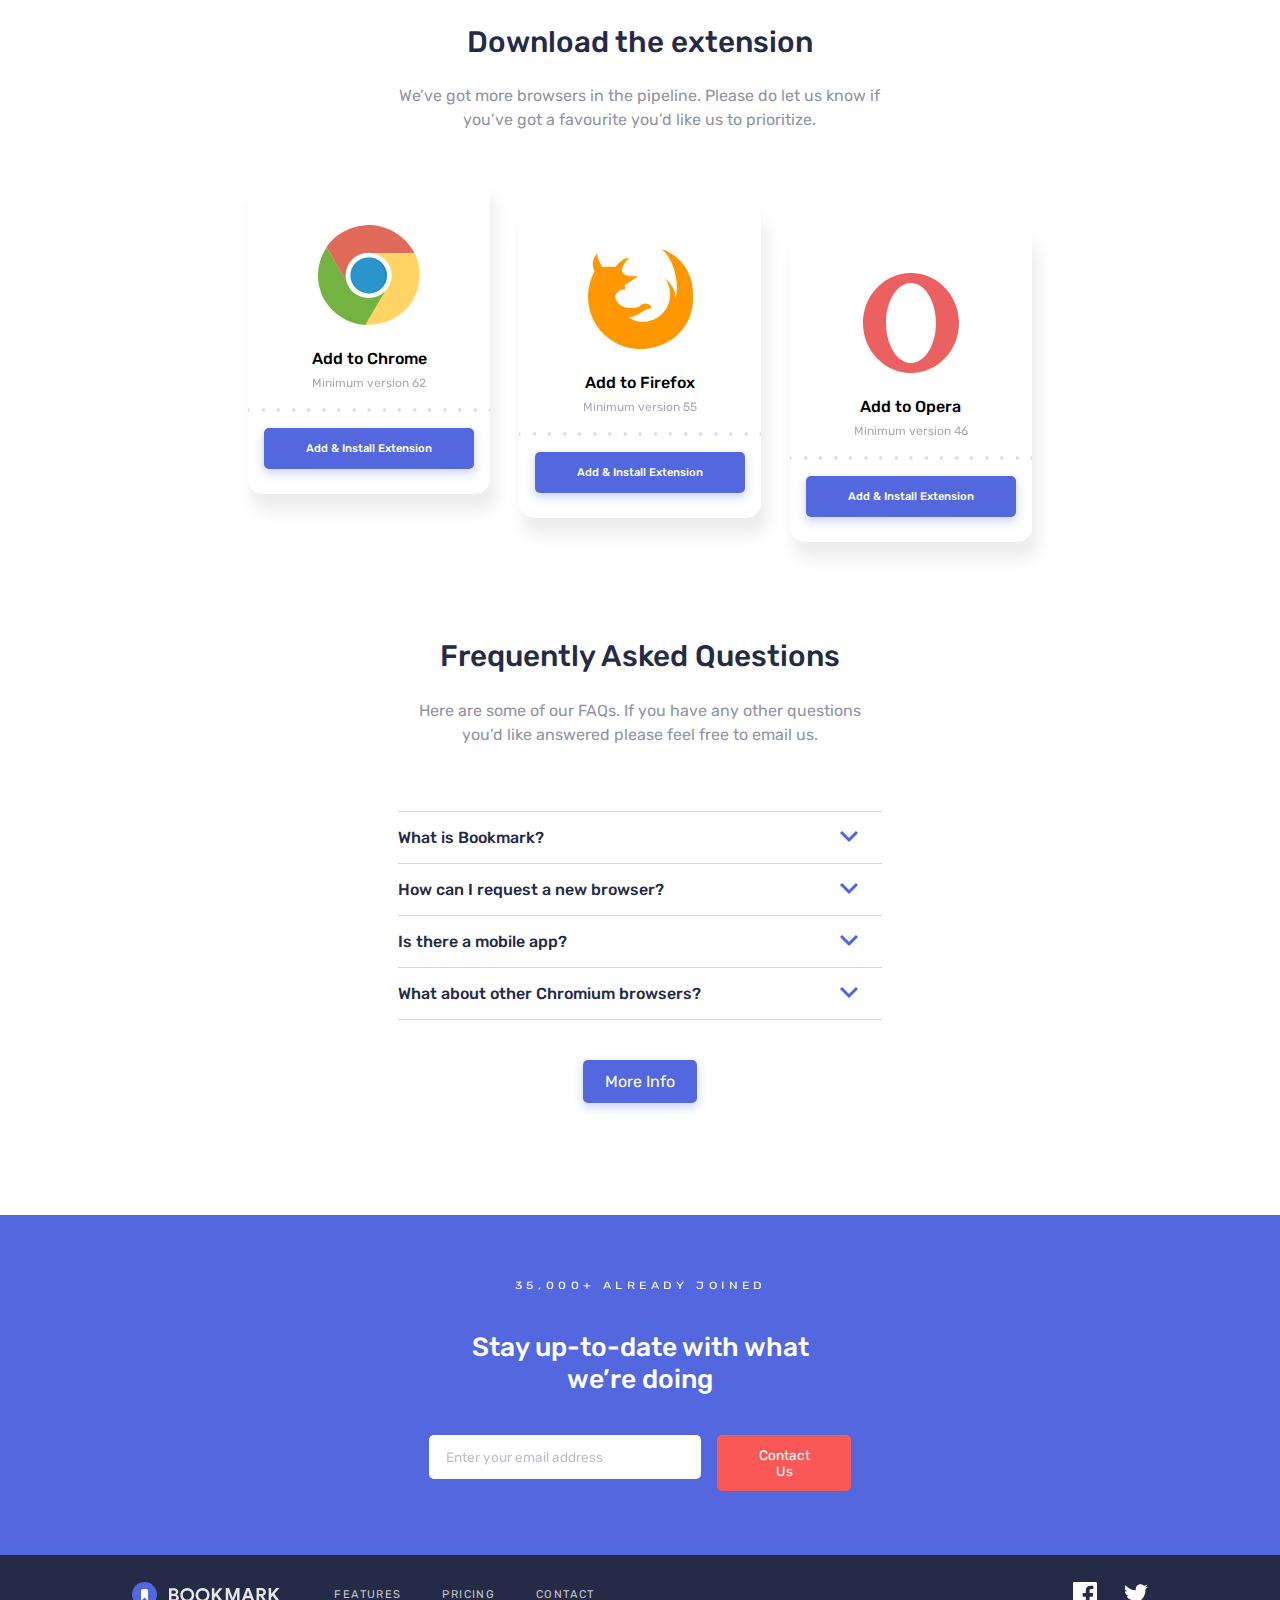
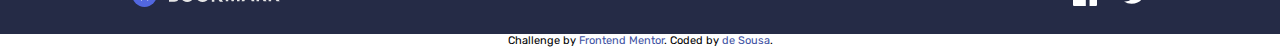
==== commit cf98d350: "css and js updated" ====
--- a/Bookmark-Landing-Page/index.html
+++ b/Bookmark-Landing-Page/index.html
@@ -46,7 +46,7 @@
 
     <main>
 
-      <section id="features ">
+      <section id="features">
         <h2 class="section-title">Features</h2>
         <p class="section-subtitle"> Our aim is to make it quick and easy for you to access your favourite websites.
           Your bookmarks sync between your devices so you can access them on the go.</p>
@@ -186,7 +186,7 @@
 
           <!-- QUESTION 4-->
           <div class="question | bd-b" id="question-four">
-            <p class="">What about other Chromium browsers?</p>
+            <p>What about other Chromium browsers?</p>
             <svg id="arrow-up" xmlns="http://www.w3.org/2000/svg" width="18" height="12">
               <path d="M1 1l8 8 8-8" />
             </svg>
@@ -200,21 +200,27 @@
 
         <button type="button" class="more-info">More Info</button>
       </section>
-
-      <div class="call-to-action">
-        <p>35,000+ already joined</p>
-        <h2>Stay up-to-date with what we’re doing</h2>
-
-        <form action="#">
-          <input type="email" placeholder="Enter your email address">
-          <button type="submit" class="red-btn">Contact Us</button>
-        </form>
-      </div>
     </main>
-
-    <footer>
+  </div>
+  <section id="call-to-action">
+    <p class="info">35,000+ already joined</p>
+    <h2>Stay up-to-date with what we’re doing</h2>
+
+    <form action="#">
+      <div id="email">
+        <div class="email-form">
+          <input type="email" placeholder="Enter your email address" maxlength="30">
+          <i id="error-icon"><img src="images/icon-error.svg" alt="" srcset=""></i>
+        </div>
+        <p id="error"> Whoops, make sure it's an email</p>
+      </div>
+      <button type="submit" class="red-btn">Contact Us</button>
+    </form>
+  </section>
+  <footer>
+    <div class="container">
       <div class="footer-left">
-        <img src="images/logo-bookmark.svg" alt="">
+        <img src="images/logo-bookmark-light.svg" alt="">
 
         <ul>
           <li><a href="#">Features</a></li>
@@ -223,17 +229,20 @@
         </ul>
       </div>
       <div class="footer-right">
-        <div class="facebook">
-          <img src="images/icon-facebook.svg" alt="">
-        </div>
-        <div class="twitter">
-          <div class="twitter">
-            <img src="images/icon-twitter.svg" alt="">
-          </div>
-        </div>
-      </div>
-    </footer>
-  </div>
+        <svg id="facebook" xmlns="http://www.w3.org/2000/svg" width="24" height="24">
+          <path fill="#FFF" fill-rule="evenodd"
+            d="M22.675 0H1.325C.593 0 0 .593 0 1.325v21.351C0 23.407.593 24 1.325 24H12.82v-9.294H9.692v-3.622h3.128V8.413c0-3.1 1.893-4.788 4.659-4.788 1.325 0 2.463.099 2.795.143v3.24l-1.918.001c-1.504 0-1.795.715-1.795 1.763v2.313h3.587l-.467 3.622h-3.12V24h6.116c.73 0 1.323-.593 1.323-1.325V1.325C24 .593 23.407 0 22.675 0z" />
+        </svg>
+        <svg id="twitter" xmlns="http://www.w3.org/2000/svg" width="24" height="20">
+          <path fill="#FFF" fill-rule="evenodd"
+            d="M24 2.557a9.83 9.83 0 0 1-2.828.775A4.932 4.932 0 0 0 23.337.608a9.864 9.864 0 0 1-3.127 1.195A4.916 4.916 0 0 0 16.616.248c-3.179 0-5.515 2.966-4.797 6.045A13.978 13.978 0 0 1 1.671 1.149a4.93 4.93 0 0 0 1.523 6.574 4.903 4.903 0 0 1-2.229-.616c-.054 2.281 1.581 4.415 3.949 4.89a4.935 4.935 0 0 1-2.224.084 4.928 4.928 0 0 0 4.6 3.419A9.9 9.9 0 0 1 0 17.54a13.94 13.94 0 0 0 7.548 2.212c9.142 0 14.307-7.721 13.995-14.646A10.025 10.025 0 0 0 24 2.557z" />
+        </svg>
+      </div>
+    </div>
+    </div>
+
+  </footer>
+
   <p class="attribution">
     Challenge by <a href="https://www.frontendmentor.io?ref=challenge" target="_blank">Frontend Mentor</a>.
     Coded by <a href="#">de Sousa</a>.
--- a/Bookmark-Landing-Page/style.css
+++ b/Bookmark-Landing-Page/style.css
@@ -53,7 +53,6 @@
     font-family: 'Rubik', sans-serif;
     max-width: 1440px;
     margin: 0 auto;
-    border: 1px solid lime;
     overflow-x: hidden;
 }
 
@@ -97,36 +96,11 @@
 .section-subtitle {
     text-align: center;
     color: var(--clr-secondary);
-    max-width: 50%;
+    max-width: 42%;
     margin: 0 auto;
     line-height: 1.5;
 }
 
-/* Header */
-.navbar {
-    display: flex;
-    justify-content: space-between;
-    align-items: center;
-    margin-top: 3em;
-}
-
-.navbar ul {
-    display: flex;
-    gap: 2.2em;
-    text-transform: uppercase;
-    margin-right: 6em;
-}
-
-.navbar ul li a {
-    font-size: .7rem;
-    font-weight: 500;
-    letter-spacing: .2ch;
-    cursor: pointer;
-}
-
-.navbar ul li a:hover {
-    color: var(--clr-soft-red);
-}
 
 .red-btn {
     color: white;
@@ -134,12 +108,44 @@
     padding: 10px 30px;
     border-radius: 5px;
     border: 2px solid transparent;
+    cursor: pointer;
 }
 
 .red-btn:hover {
     color: var(--clr-soft-red);
     border: 2px solid var(--clr-soft-red);
     background: white;
+}
+
+/* Header */
+.navbar {
+    display: flex;
+    justify-content: space-between;
+    align-items: center;
+    margin-top: 3em;
+}
+
+.navbar ul {
+    display: flex;
+    gap: 2.2em;
+    text-transform: uppercase;
+    margin-right: 4em;
+}
+
+.navbar ul li a {
+    font-size: .7rem;
+    font-weight: 500;
+    letter-spacing: .2ch;
+    cursor: pointer;
+}
+
+.navbar ul li a:hover {
+    color: var(--clr-soft-red);
+}
+
+.navbar ul li a.red-btn {
+    -webkit-box-shadow: 0px 4px 10px 1px rgba(83, 104, 223, 0.26);
+    box-shadow: 0px 4px 10px 1px rgba(83, 104, 223, 0.26);
 }
 
 .hero {
@@ -279,7 +285,6 @@
 
 .tab-left {
     position: relative;
-
 }
 
 #bookmark {
@@ -370,6 +375,7 @@
 #search-tab,
 #share-tab {
     display: none;
+    transition: 5s all ease;
 }
 
 /** Download section **/
@@ -378,7 +384,7 @@
     justify-content: center;
     gap: 1.8em;
     margin-top: 3em;
-    margin-bottom: 5em;
+    margin-bottom: 6em;
 }
 
 
@@ -475,7 +481,7 @@
     fill: none;
     stroke-width: 3;
     stroke: #5267DF;
-
+    cursor: pointer;
 }
 
 #arrow-up.close {
@@ -485,7 +491,7 @@
 
 .question p {
     font-weight: 500;
-    font-size: 1.25rem;
+
 }
 
 .answer {
@@ -510,6 +516,156 @@
     border-bottom: 1px solid var(--clr-border);
 }
 
+/* Call to Action */
+#call-to-action {
+    background: var(--clr-soft-blue);
+    color: white;
+    display: flex;
+    flex-direction: column;
+    align-items: center;
+    text-align: center;
+    padding-block: 4em;
+}
+
+.info {
+    display: flex;
+    align-items: center;
+    text-transform: uppercase;
+    font-size: .65rem;
+    letter-spacing: .5ch;
+    transform: scaleX(1.2);
+}
+
+
+#call-to-action h2 {
+    font-size: 1.65rem;
+    font-weight: 500;
+    max-width: 30%;
+    margin-block: 1.5em;
+}
+
+#call-to-action form {
+    display: flex;
+    justify-content: center;
+    gap: 1em;
+    width: 33%;
+}
+
+#email {
+    position: relative;
+    border-radius: 5px;
+    width: 65%;
+}
+
+.email-form {
+    display: flex;
+    align-items: center;
+}
+
+.email-form i {
+    position: absolute;
+    z-index: 999;
+    right: 15px;
+}
+
+#error-icon,
+#error {
+    display: none;
+}
+
+
+input[type="email"] {
+    position: inherit;
+    z-index: 1;
+    font-size: 0.85rem;
+    padding: 12px 15px;
+    border-radius: 5px;
+    border: 2px solid transparent;
+    width: 100%;
+    outline: none;
+}
+
+input[type="email"]::placeholder {
+    font-size: .85rem;
+    color: var(--clr-secondary);
+    opacity: .6;
+}
+
+input[type="email"].invalid {
+    border: 2px solid var(--clr-soft-red);
+}
+
+
+#error {
+    position: absolute;
+    z-index: 0;
+    font-size: .6rem;
+    font-style: italic;
+    letter-spacing: 0.1ch;
+    background: var(--clr-soft-red);
+    width: 100%;
+    padding: 7px 0;
+    transform: translateY(-3px);
+    padding-left: 10px;
+    text-align: left;
+    border-radius: 0 0 5px 5px;
+}
+
+form .red-btn {
+    font-size: .85rem;
+}
+
+/* Footer */
+footer {
+    background: var(--clr-primary);
+}
+
+footer .container {
+    display: flex;
+    justify-content: space-between;
+    align-items: center;
+    padding: 2em 5em;
+    font-size: .85rem;
+}
+
+.footer-left {
+    display: flex;
+    align-items: center;
+    gap: 4em;
+}
+
+.footer-left ul {
+    display: flex;
+    gap: 3em;
+}
+
+.footer-left ul li {
+    text-transform: uppercase;
+    letter-spacing: 0.2ch;
+    font-size: 0.7rem;
+    color: rgba(255, 255, 255, 0.741);
+    cursor: pointer;
+}
+
+.footer-left ul li:hover {
+    color: var(--clr-soft-red);
+}
+
+.footer-right {
+    display: flex;
+    gap: 2em;
+    align-items: center;
+}
+
+.footer-right #facebook,
+.footer-right #twitter {
+    cursor: pointer;
+}
+
+.footer-right #facebook:hover path,
+.footer-right #twitter:hover path {
+    fill: var(--clr-soft-red);
+}
 
 /* Attribution */
 .attribution {
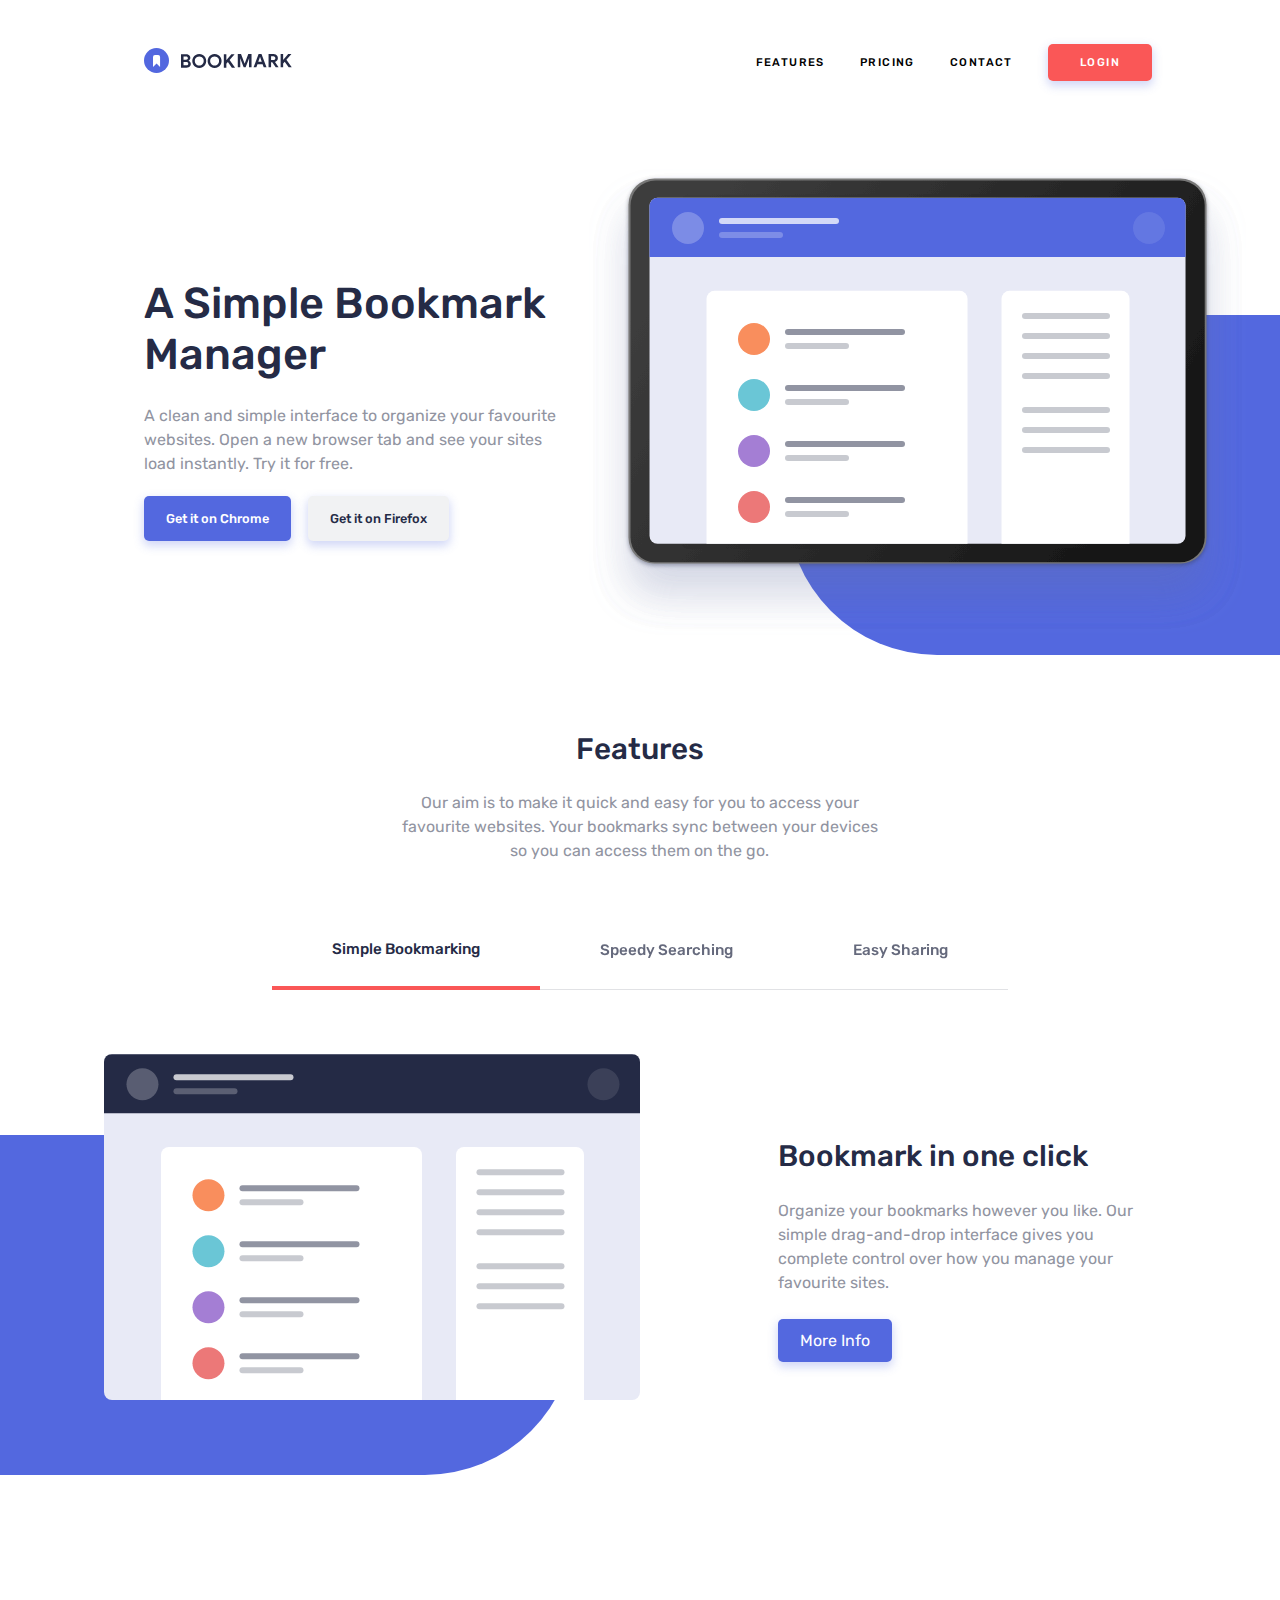
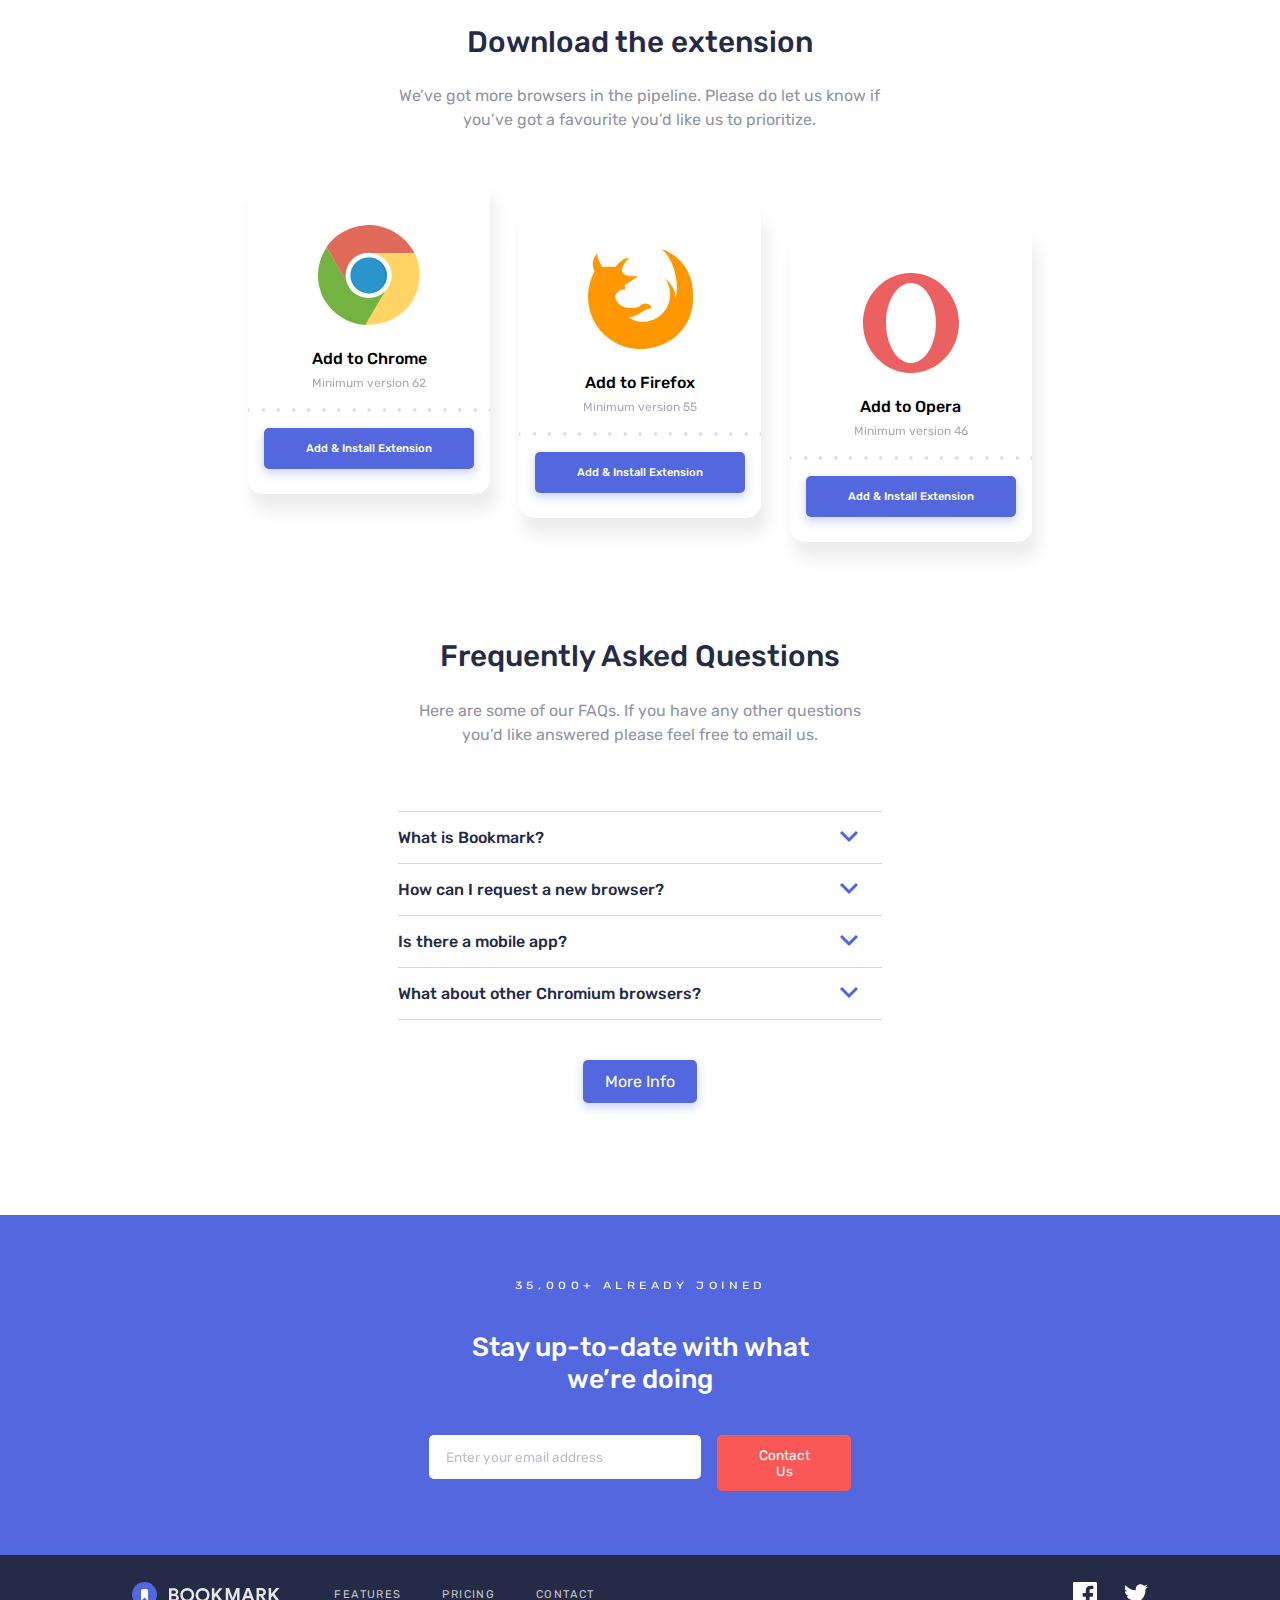
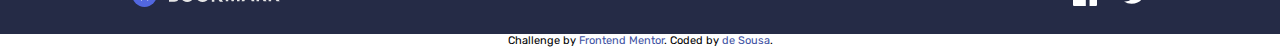
==== commit c3442efa: "js finished" ====
--- a/Bookmark-Landing-Page/index.html
+++ b/Bookmark-Landing-Page/index.html
@@ -21,12 +21,13 @@
           <img src="images/logo-bookmark.svg" alt="bookmark logo">
         </div>
 
-        <ul>
+        <ul id="desktop-nav">
           <li><a href="#">Features</a></li>
           <li><a href="#">Pricing</a></li>
           <li><a href="#">Contact</a></li>
           <li><a href="#" class="red-btn">Login</a></li>
         </ul>
+        <i id="mobile-humburger"><img src="images/icon-hamburger.svg" alt=""></i>
       </nav>
 
       <div class="hero pd-left">
@@ -206,15 +207,17 @@
     <p class="info">35,000+ already joined</p>
     <h2>Stay up-to-date with what we’re doing</h2>
 
-    <form action="#">
+    <form name="emailForm">
       <div id="email">
         <div class="email-form">
-          <input type="email" placeholder="Enter your email address" maxlength="30">
+          <input type="email" name="emailInput" placeholder="Enter your email address" maxlength="30">
           <i id="error-icon"><img src="images/icon-error.svg" alt="" srcset=""></i>
         </div>
         <p id="error"> Whoops, make sure it's an email</p>
       </div>
-      <button type="submit" class="red-btn">Contact Us</button>
+      <button type="button" class="red-btn" id="validate" value="Submit"
+        onclick="validateEmail(document.emailForm.emailInput)">Contact
+        Us</button>
     </form>
   </section>
   <footer>
--- a/Bookmark-Landing-Page/style.css
+++ b/Bookmark-Landing-Page/style.css
@@ -117,6 +117,11 @@
     background: white;
 }
 
+
+.bd-b {
+    border-bottom: 1px solid var(--clr-border);
+}
+
 /* Header */
 .navbar {
     display: flex;
@@ -294,6 +299,7 @@
     background-repeat: no-repeat;
     background-position: right;
     margin-bottom: 8em;
+
 }
 
 .shape-left {
@@ -314,8 +320,10 @@
     background-repeat: no-repeat;
     background-position: right;
     width: 50%;
-    margin-bottom: 8em;
-}
+    margin-bottom: 4.1em;
+}
+
+
 
 #search .shape-left {
     height: 370px;
@@ -331,7 +339,7 @@
     background-repeat: no-repeat;
     background-position: right;
     width: 50%;
-    margin-bottom: 8em;
+    margin-bottom: 6em;
 }
 
 #share .shape-left {
@@ -340,7 +348,6 @@
 }
 
 
-
 .tab-right {
     max-width: 38%;
 }
@@ -352,6 +359,17 @@
 .tab-right .section-title {
     text-align: left;
 }
+
+
+#bookmark-tab .tab-right .section-title,
+#search-tab .tab-right .section-title {
+    padding-top: 1em;
+}
+
+#share-tab .tab-right .section-title {
+    padding-top: 1em;
+}
+
 
 .tab-right .section-subtitle {
     max-width: 100%;
@@ -475,13 +493,14 @@
     padding-right: 1.5rem;
     padding-block: 1em;
     border-top: 1px solid var(--clr-border);
+    cursor: pointer;
 }
 
 #arrow-up {
     fill: none;
     stroke-width: 3;
     stroke: #5267DF;
-    cursor: pointer;
+
 }
 
 #arrow-up.close {
@@ -512,9 +531,6 @@
     border-bottom: 1px solid var(--clr-border);
 }
 
-.bd-b {
-    border-bottom: 1px solid var(--clr-border);
-}
 
 /* Call to Action */
 #call-to-action {
@@ -675,4 +691,21 @@
 
 .attribution a {
     color: hsl(228, 45%, 44%);
+}
+
+
+.navbar #mobile-humburger {
+    display: none;
+}
+
+/* mobile */
+
+@media (max-width: 375px) {
+    #desktop-nav {
+        display: none;
+    }
+
+    .navbar #mobile-humburger {
+        display: block;
+    }
 }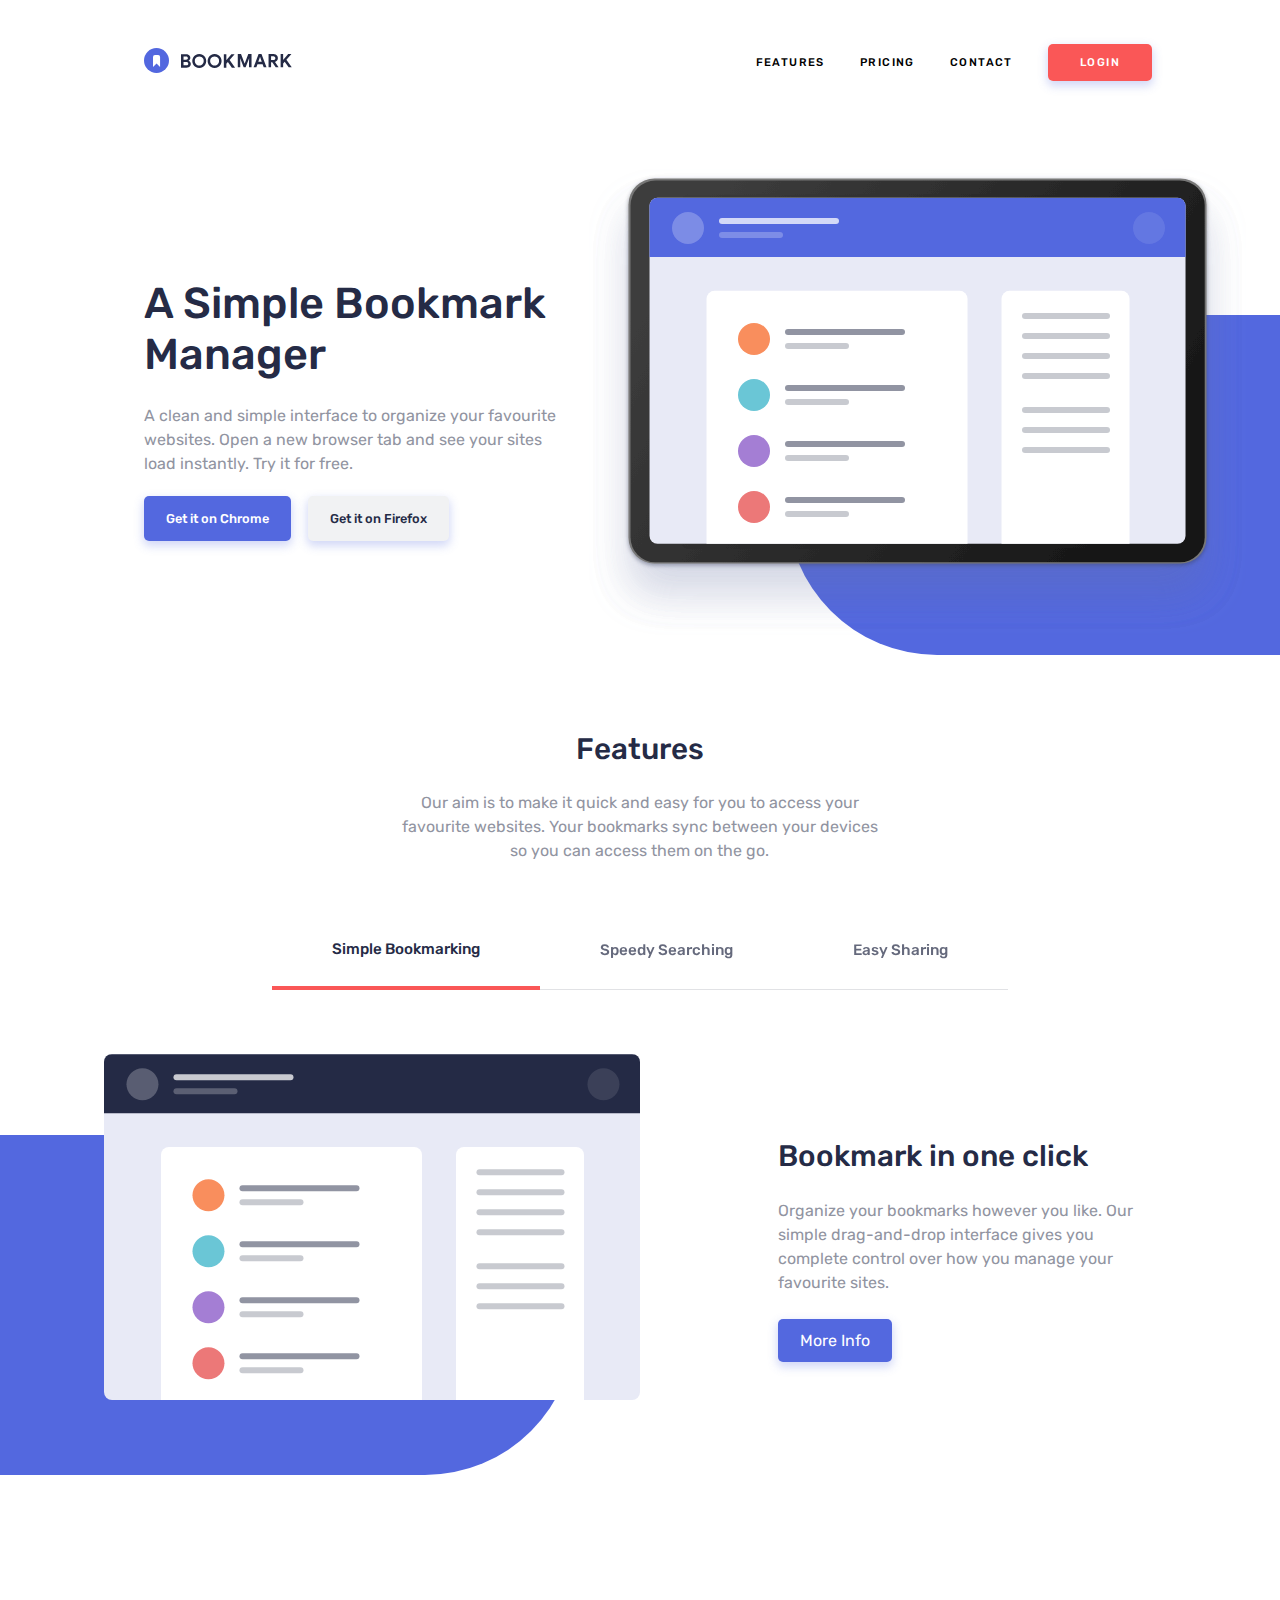
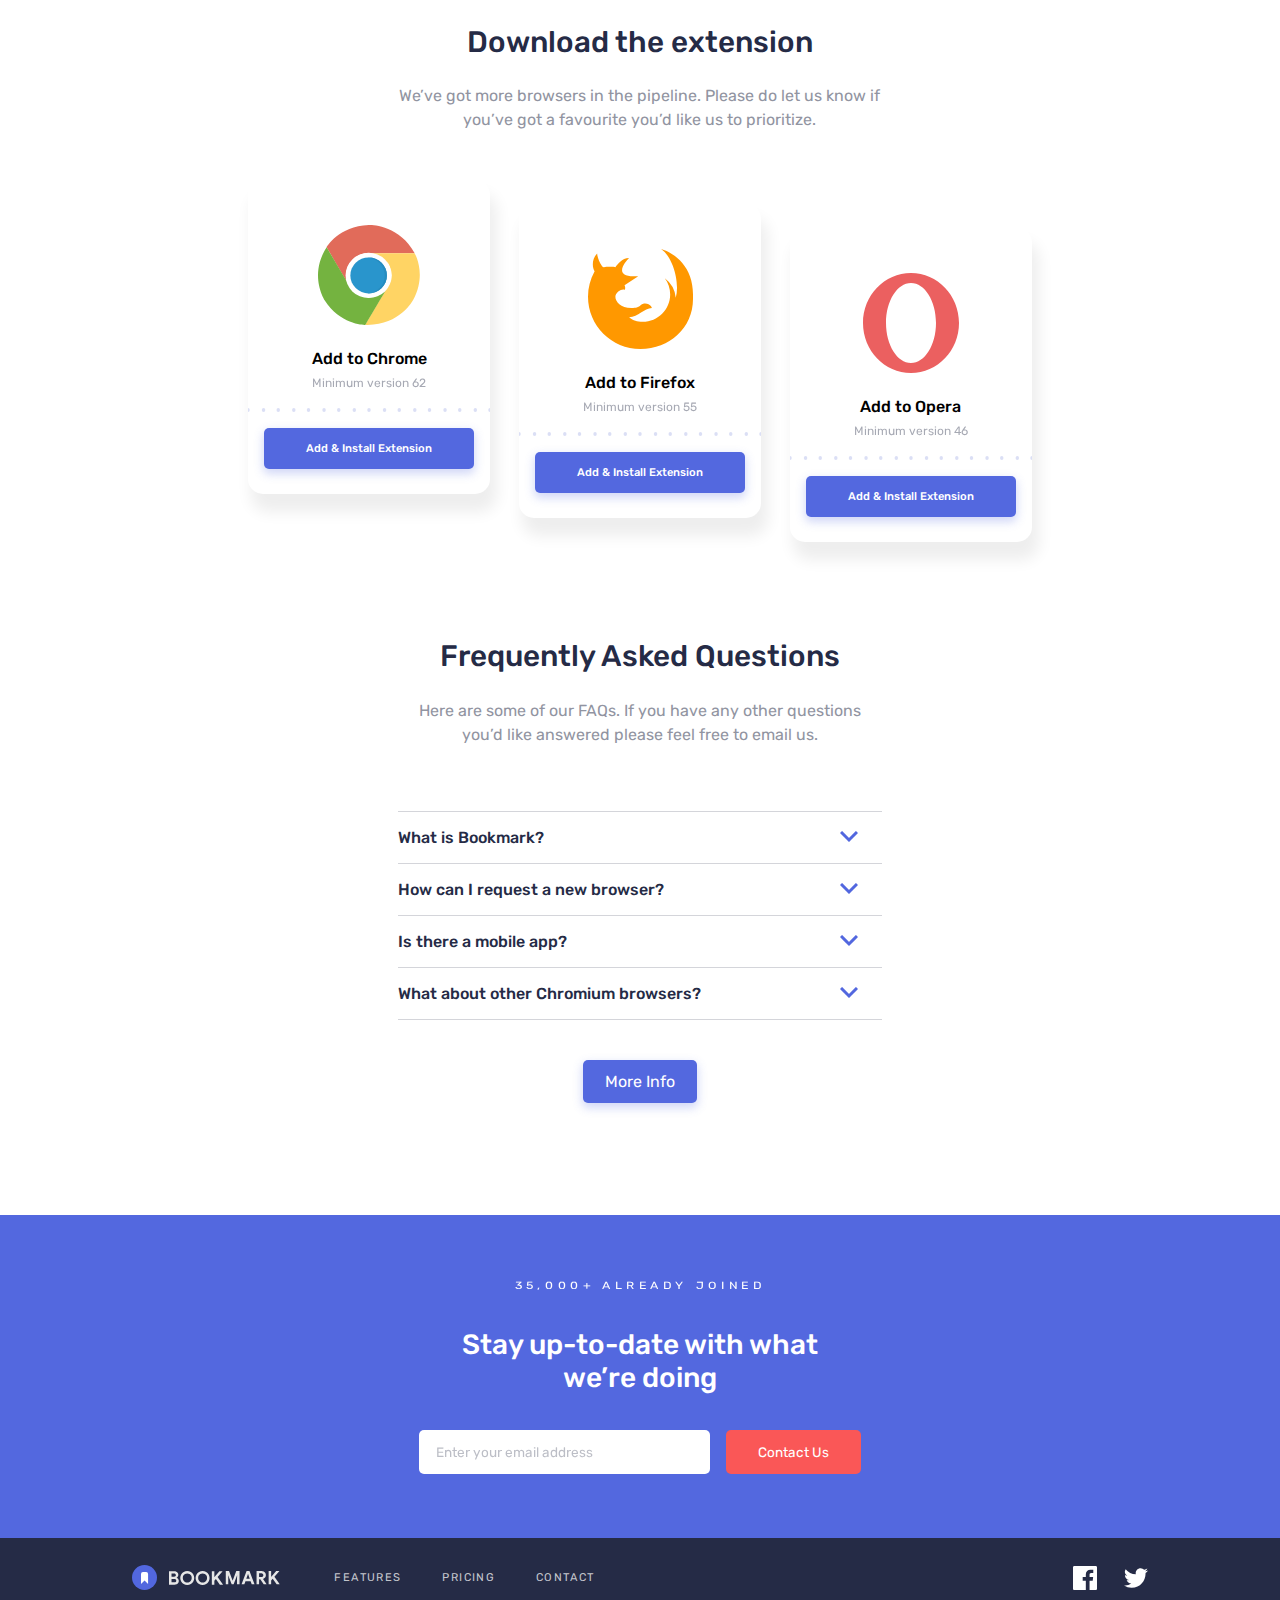
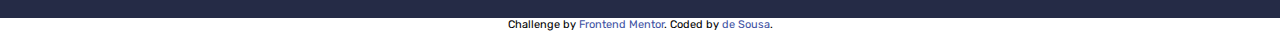
==== commit f4434175: "code updated" ====
--- a/Bookmark-Landing-Page/index.html
+++ b/Bookmark-Landing-Page/index.html
@@ -204,20 +204,23 @@
     </main>
   </div>
   <section id="call-to-action">
-    <p class="info">35,000+ already joined</p>
-    <h2>Stay up-to-date with what we’re doing</h2>
-
-    <form name="emailForm">
-      <div id="email">
-        <div class="email-form">
-          <input type="email" name="emailInput" placeholder="Enter your email address" maxlength="30">
-          <i id="error-icon"><img src="images/icon-error.svg" alt="" srcset=""></i>
-        </div>
-        <p id="error"> Whoops, make sure it's an email</p>
-      </div>
-      <button type="button" class="red-btn" id="validate" value="Submit"
-        onclick="validateEmail(document.emailForm.emailInput)">Contact
-        Us</button>
+    <div class="container">
+      <p class="info">35,000+ already joined</p>
+      <h2>Stay up-to-date with what <br> we’re doing</h2>
+
+      <form name="emailForm">
+        <div id="email">
+          <div class="email-form">
+            <input type="email" name="emailInput" placeholder="Enter your email address" maxlength="30">
+            <i id="error-icon"><img src="images/icon-error.svg" alt="" srcset=""></i>
+          </div>
+          <p id="error"> Whoops, make sure it's an email</p>
+        </div>
+        <button type="button" class="red-btn" id="validate" value="Submit"
+          onclick="validateEmail(document.emailForm.emailInput)">Contact
+          Us</button>
+    </div>
+
     </form>
   </section>
   <footer>
--- a/Bookmark-Landing-Page/style.css
+++ b/Bookmark-Landing-Page/style.css
@@ -393,7 +393,6 @@
 #search-tab,
 #share-tab {
     display: none;
-    transition: 5s all ease;
 }
 
 /** Download section **/
@@ -536,16 +535,15 @@
 #call-to-action {
     background: var(--clr-soft-blue);
     color: white;
-    display: flex;
-    flex-direction: column;
-    align-items: center;
     text-align: center;
     padding-block: 4em;
 }
 
+#call-to-action .container {
+    width: 35%;
+}
+
 .info {
-    display: flex;
-    align-items: center;
     text-transform: uppercase;
     font-size: .65rem;
     letter-spacing: .5ch;
@@ -554,17 +552,17 @@
 
 
 #call-to-action h2 {
-    font-size: 1.65rem;
-    font-weight: 500;
-    max-width: 30%;
-    margin-block: 1.5em;
+    font-size: 1.75rem;
+    font-weight: 500;
+    margin-block: 1.3em;
 }
 
 #call-to-action form {
     display: flex;
     justify-content: center;
+    align-items: center;
     gap: 1em;
-    width: 33%;
+    margin: auto;
 }
 
 #email {
@@ -576,6 +574,10 @@
 .email-form {
     display: flex;
     align-items: center;
+}
+
+form .red-btn {
+    padding: 12px 30px;
 }
 
 .email-form i {
@@ -701,11 +703,121 @@
 /* mobile */
 
 @media (max-width: 375px) {
+    .container {
+        max-width: 85%;
+    }
+
+    .pd-left {
+        padding-left: 0;
+    }
+
+    .section-title {
+        font-size: 1.35rem;
+        font-weight: 500;
+    }
+
+    .section-subtitle {
+        font-size: .95rem;
+    }
+
+    .section-subtitle,
+    #call-to-action h2,
+    .questions {
+        max-width: 100%;
+    }
+
     #desktop-nav {
         display: none;
     }
 
-    .navbar #mobile-humburger {
+
+    .hero,
+    .tabs,
+    .tab,
+    .navbar #mobile-humburger,
+    .footer-left,
+    .footer-left ul,
+    .cards {
         display: block;
     }
+
+    .hero .left {
+        max-width: 100%;
+    }
+
+    header {
+        text-align: center;
+    }
+
+    .navbar {
+        margin-top: 2em;
+    }
+
+    h1 {
+        font-size: 1.85rem;
+    }
+
+
+    .hero .shape-right {
+        width: 310px;
+        height: 205px;
+        right: -19px;
+    }
+
+    .hero img {
+        left: 0;
+    }
+
+    #call-to-action h2 {
+        font-size: 1.3rem;
+        margin-block: 1em;
+    }
+
+
+    .tab-right {
+        max-width: 100%;
+        text-align: center;
+    }
+
+    .tab-right .more-info {
+        display: none;
+    }
+
+    .tab-right .section-title,
+    .tab-right .section-subtitle {
+        text-align: center;
+        padding-right: 0;
+    }
+
+    .card {
+        max-width: 85%;
+        margin: auto;
+    }
+
+    .card:nth-of-type(2),
+    .card:nth-of-type(3) {
+        margin-top: 2em;
+    }
+
+
+    footer .container {
+        display: block;
+        padding: 2em 0;
+        text-align: center;
+    }
+
+    .footer-left img {
+        margin-inline: auto;
+        margin-bottom: 2em;
+
+    }
+
+    .footer-left ul li {
+        margin-bottom: 2em;
+    }
+
+    .footer-right {
+        justify-content: center;
+    }
+
 }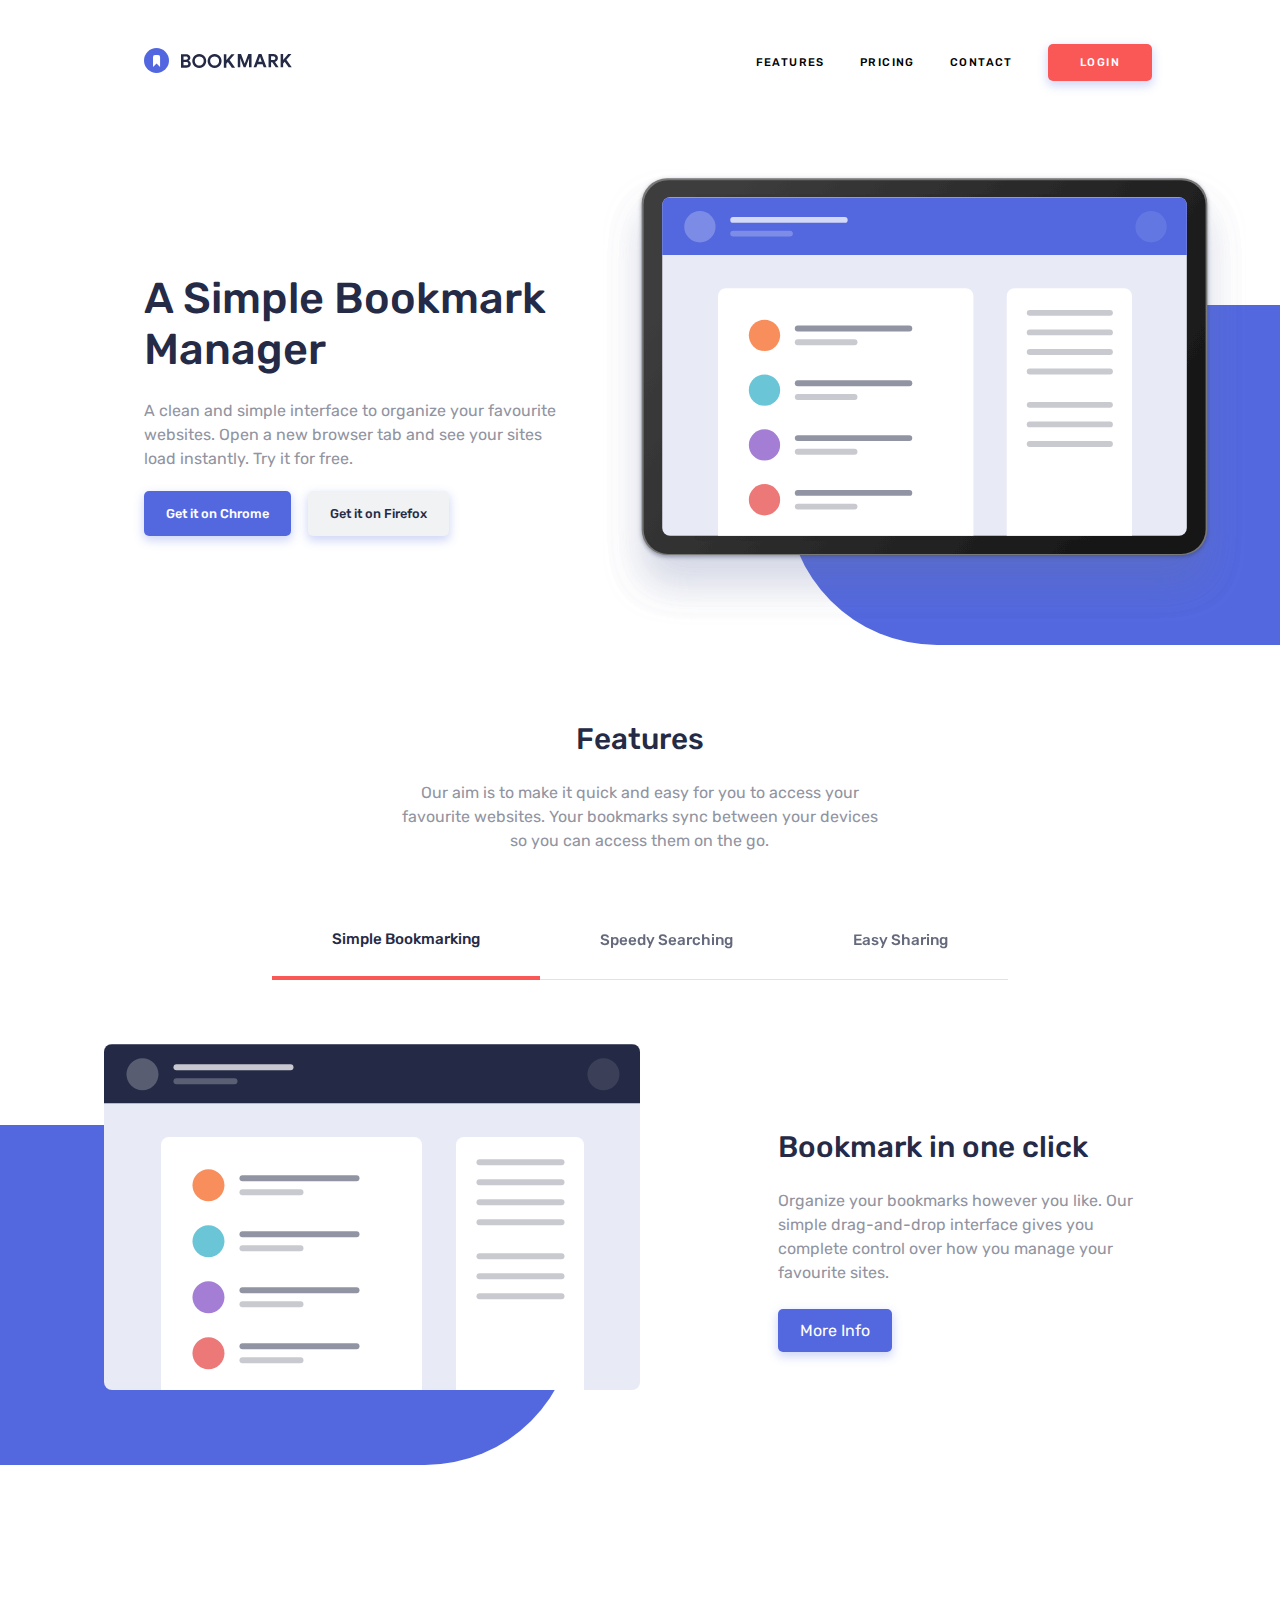
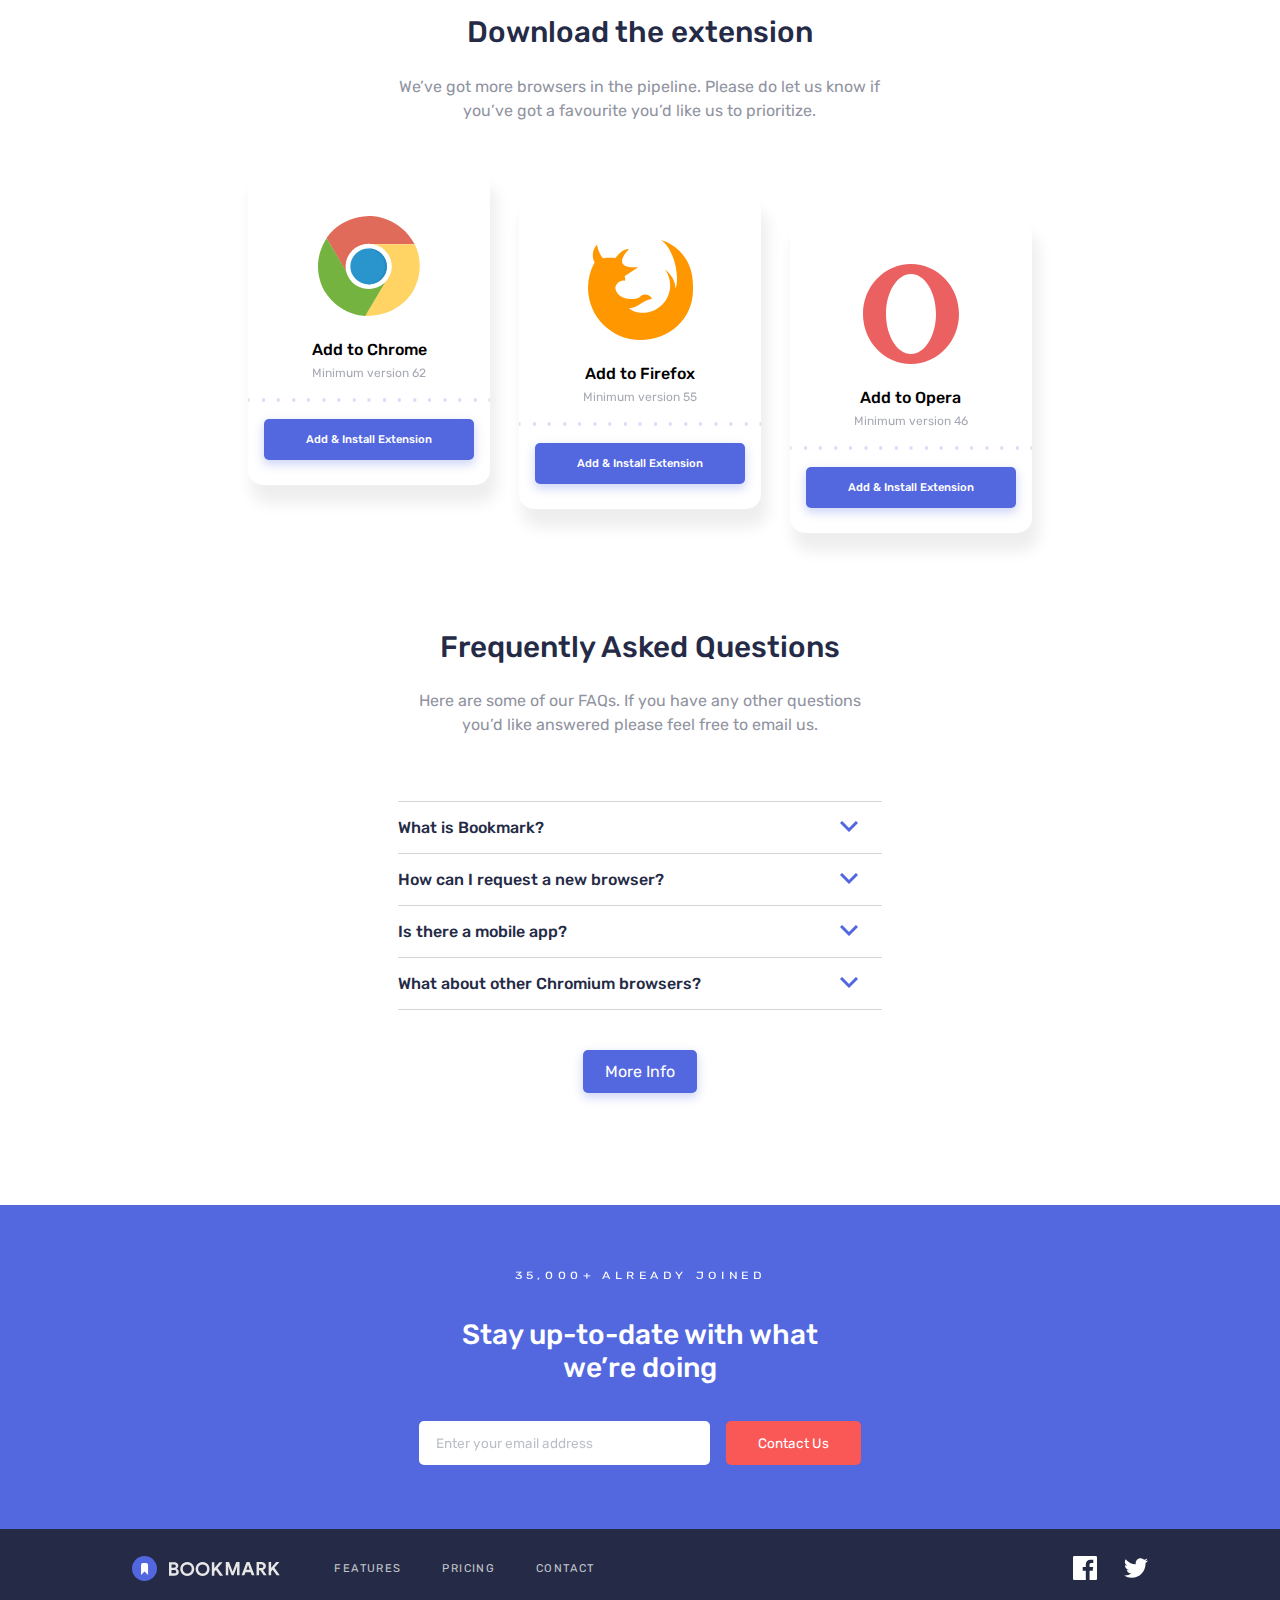
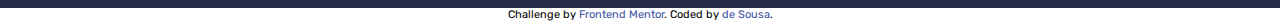
==== commit c67f7b14: "css updated" ====
--- a/Bookmark-Landing-Page/index.html
+++ b/Bookmark-Landing-Page/index.html
@@ -40,8 +40,12 @@
             <a href="#" class="firefox-btn">Get it on Firefox</a>
           </div>
         </div>
-        <img src="images/illustration-hero.svg" alt="">
-        <div class="shape-right"></div>
+        <div class="right">
+          <img src="images/illustration-hero.svg" alt="">
+
+          <div class="shape-right"></div>
+        </div>
+
       </div>
     </header>
 
--- a/Bookmark-Landing-Page/style.css
+++ b/Bookmark-Landing-Page/style.css
@@ -731,7 +731,7 @@
     }
 
 
-    .hero,
+
     .tabs,
     .tab,
     .navbar #mobile-humburger,
@@ -741,8 +741,36 @@
         display: block;
     }
 
+    .hero {
+        display: flex;
+        flex-direction: column;
+    }
+
     .hero .left {
         max-width: 100%;
+        order: 2;
+    }
+
+    .hero .right {
+        position: relative;
+    }
+
+
+
+    .hero .left p {
+        font-size: .95rem;
+    }
+
+    .hero-btn {
+        display: flex;
+        align-items: center;
+        justify-content: center;
+    }
+
+    .hero-btn .chrome-btn,
+    .hero-btn .firefox-btn {
+        padding: 13px 18px;
+        font-size: .79rem;
     }
 
     header {
@@ -754,7 +782,8 @@
     }
 
     h1 {
-        font-size: 1.85rem;
+        font-size: 1.9rem;
+        font-weight: 500;
     }
 
 
